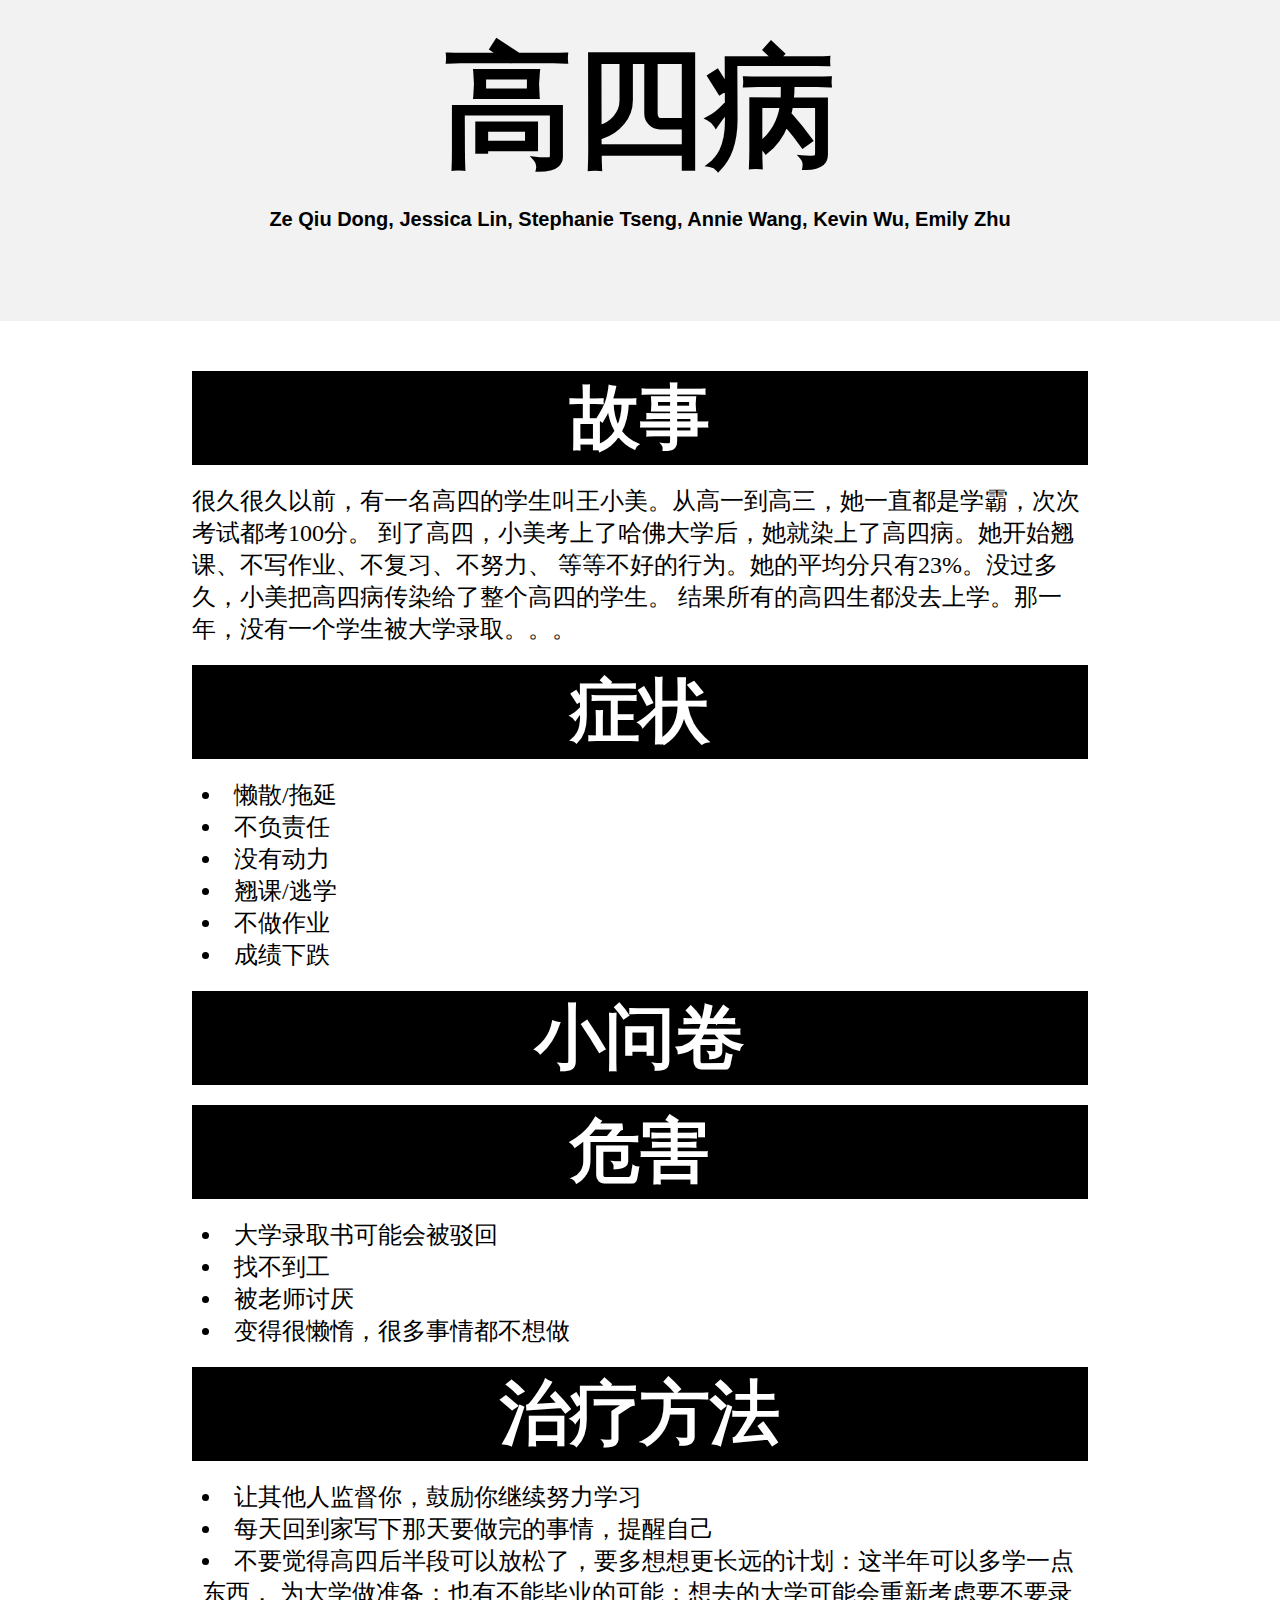
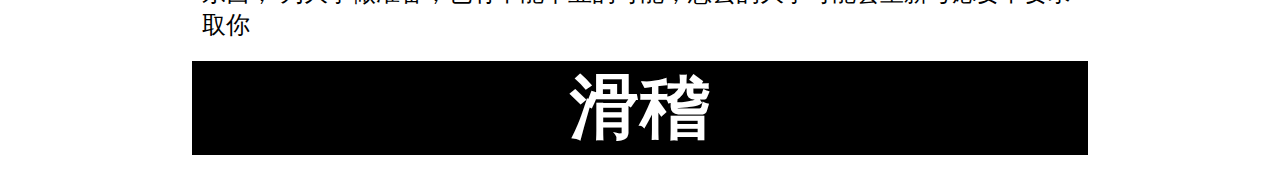
==== index.html @ 825abf78 "added images" ====
<!DOCTYPE html>
<html>

<head>
    <title>高四病</title>
    <link rel="stylesheet" type="text/css" href="main.css">
</head>

<body>
    <div id="heading">
        <h1>高四病</h1>
        <h3>Ze Qiu Dong, Jessica Lin, Stephanie Tseng, Annie Wang, Kevin Wu, Emily Zhu</h3>
    </div>

    <div id="content">
        <h2>故事</h2>
        <p>很久很久以前，有一名高四的学生叫王小美。从高一到高三，她一直都是学霸，次次考试都考100分。
            到了高四，小美考上了哈佛大学后，她就染上了高四病。她开始翘课、不写作业、不复习、不努力、
            等等不好的行为。她的平均分只有23%。没过多久，小美把高四病传染给了整个高四的学生。
            结果所有的高四生都没去上学。那一年，没有一个学生被大学录取。。。
        </p>

        <h2>症状</h2>
        <ul>
            <li>懒散/拖延</li>
            <li>不负责任</li>
            <li>没有动力</li>
            <li>翘课/逃学</li>
            <li>不做作业</li>
            <li>成绩下跌</li>
        </ul>

        <h2>小问卷</h2>

        <h2>危害</h2>
        <ul>
            <li>大学录取书可能会被驳回</li>
            <li>找不到工</li>
            <li>被老师讨厌</li>
            <li>变得很懒惰，很多事情都不想做</li>
        </ul>
        <h2>治疗方法</h2>
        <ul>
            <li>让其他人监督你，鼓励你继续努力学习</li>
            <li>每天回到家写下那天要做完的事情，提醒自己</li>
            <li>不要觉得高四后半段可以放松了，要多想想更长远的计划：这半年可以多学一点东西，
                为大学做准备；也有不能毕业的可能；想去的大学可能会重新考虑要不要录取你
            </li>
        </ul>
        <h2>滑稽</h2

    </div>






    </div>

</body>

</html>
---- main.css ----
/* * means all elements */
*{
    margin: 0;
    padding: 0;
    font-family: inherit;
}

h1{
    font-size: 132px;
}

h2{
    font-size: 70px;
    text-align: center;
    background: black;
    color: white;
    margin-top: 20px;
    margin-bottom: 20px;
}

h3{
    font-size: 20px;
    font-family: sans-serif;
    padding-top: 10px;
}

p{
    font-size: 150%;
}

ul{
    list-style-position: inside;
    font-size: 150%;
    margin-left: 10px;
}



#heading{
    text-align: center;
    margin-bottom: 50px;
    background-color: #f2f2f2;
    padding-top: 20px;
    padding-bottom: 90px;
}

#content{
    margin-left: 15%;
    margin-right: 15%;
}
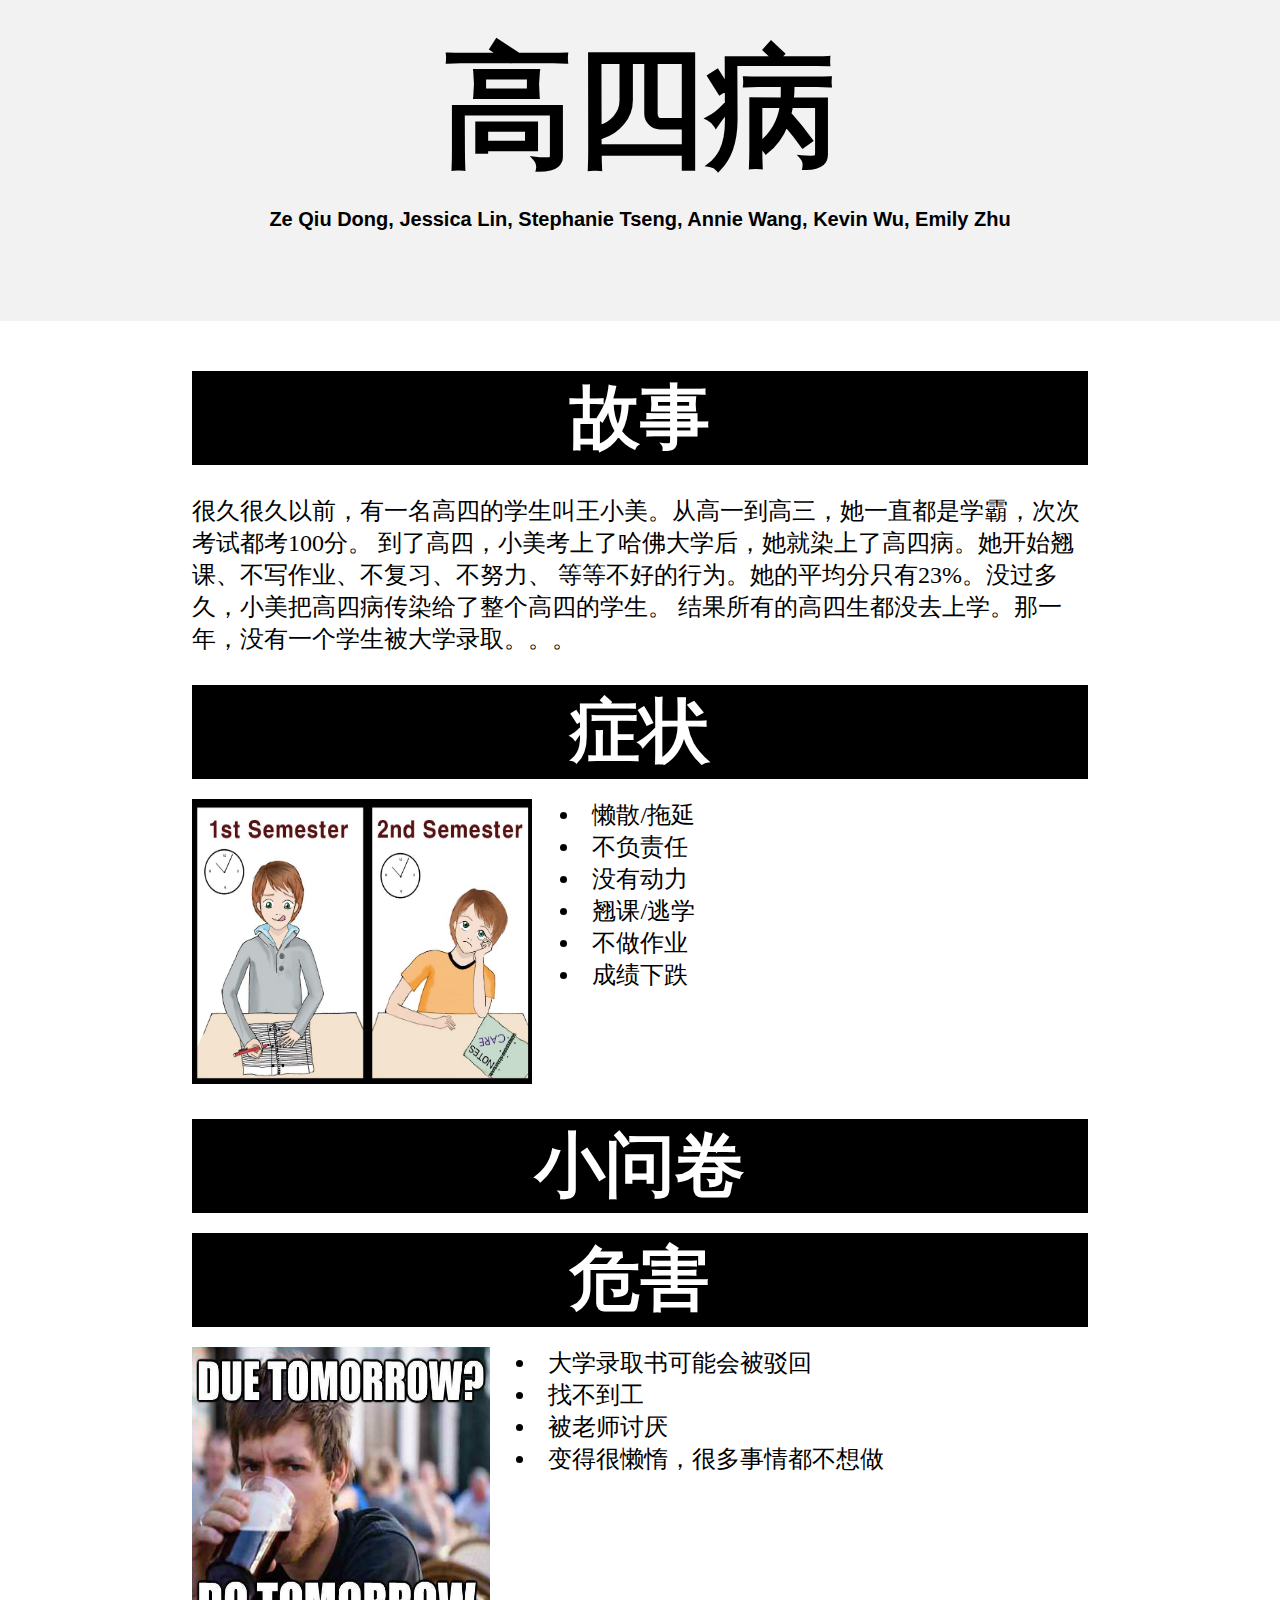
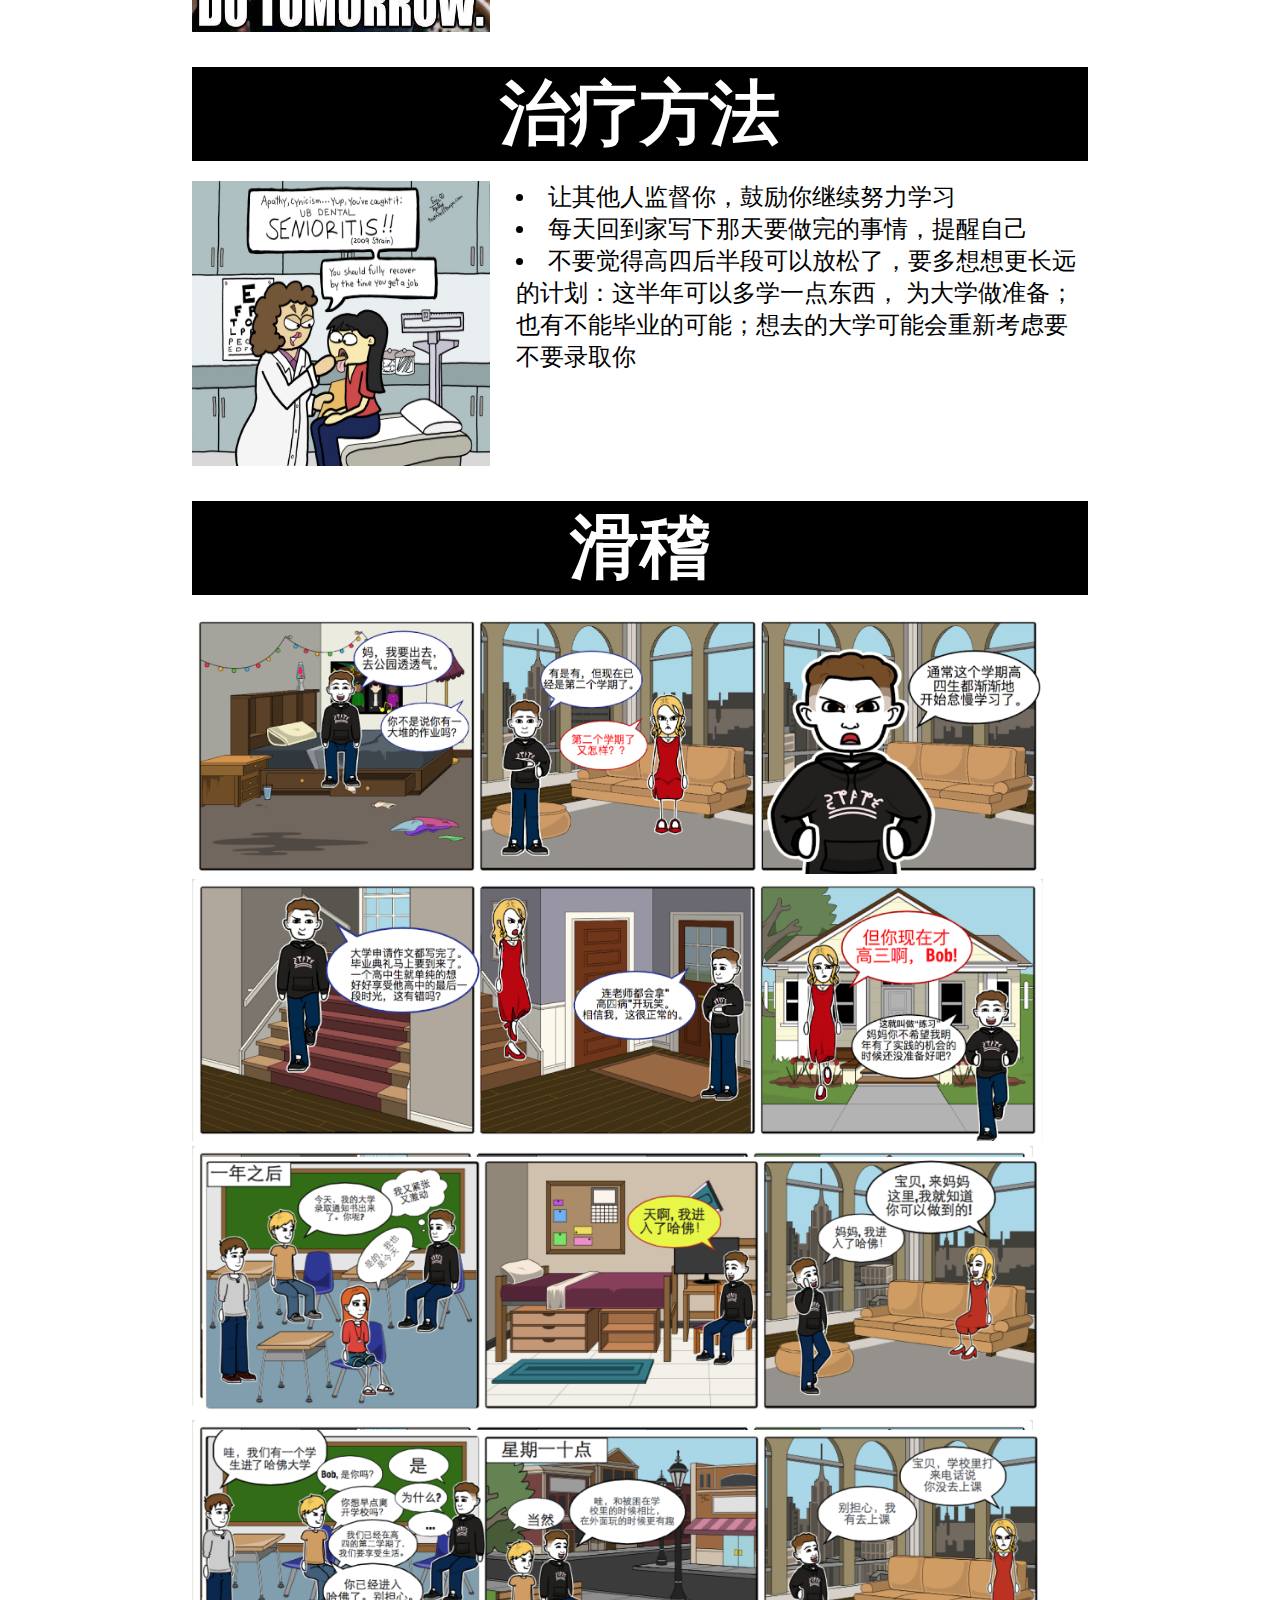
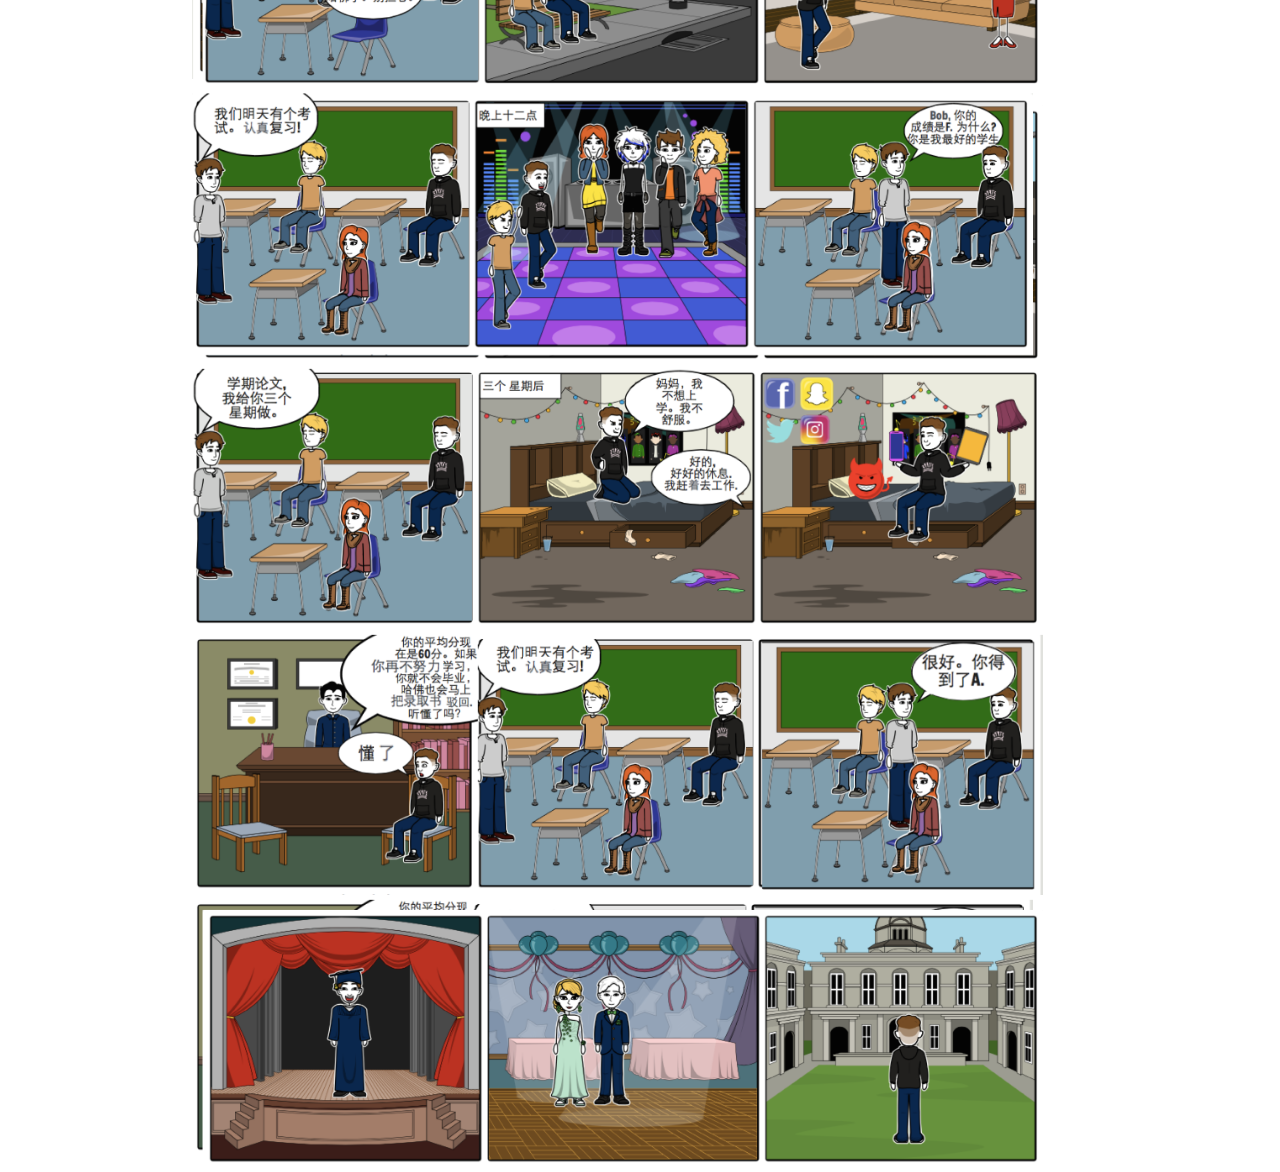
==== commit 7fa92640: "added content" ====
--- a/index.html
+++ b/index.html
@@ -21,40 +21,67 @@
         </p>
 
         <h2>症状</h2>
-        <ul>
-            <li>懒散/拖延</li>
-            <li>不负责任</li>
-            <li>没有动力</li>
-            <li>翘课/逃学</li>
-            <li>不做作业</li>
-            <li>成绩下跌</li>
-        </ul>
+        <div id="container1">
+            <div id="semester_img">
+                <img src="img/first_second_semester.jpg">
+            </div>
+            <div id="list1">
+                <ul>
+                    <li>懒散/拖延</li>
+                    <li>不负责任</li>
+                    <li>没有动力</li>
+                    <li>翘课/逃学</li>
+                    <li>不做作业</li>
+                    <li>成绩下跌</li>
+                </ul>
+            </div>
+            <div id="clear"></div>
+        </div>
 
         <h2>小问卷</h2>
 
         <h2>危害</h2>
-        <ul>
-            <li>大学录取书可能会被驳回</li>
-            <li>找不到工</li>
-            <li>被老师讨厌</li>
-            <li>变得很懒惰，很多事情都不想做</li>
-        </ul>
-        <h2>治疗方法</h2>
-        <ul>
-            <li>让其他人监督你，鼓励你继续努力学习</li>
-            <li>每天回到家写下那天要做完的事情，提醒自己</li>
-            <li>不要觉得高四后半段可以放松了，要多想想更长远的计划：这半年可以多学一点东西，
-                为大学做准备；也有不能毕业的可能；想去的大学可能会重新考虑要不要录取你
-            </li>
-        </ul>
-        <h2>滑稽</h2
-
+        <div id="container2">
+            <div id="do_tmr_img">
+                <img src="img/do_tmr.jpg">
+            </div>
+        <div id="list2">
+            <ul>
+                <li>大学录取书可能会被驳回</li>
+                <li>找不到工</li>
+                <li>被老师讨厌</li>
+                <li>变得很懒惰，很多事情都不想做</li>
+            </ul>
+        </div>
+        <div id="clear"></div>
     </div>
 
-
-
-
-
+        <h2>治疗方法</h2>
+        <div id="container3">
+            <div id="senioritis_img">
+                <img src="img/senioritis.jpg">
+            </div>
+            <div id="list3">
+                <ul>
+                    <li>让其他人监督你，鼓励你继续努力学习</li>
+                    <li>每天回到家写下那天要做完的事情，提醒自己</li>
+                    <li>不要觉得高四后半段可以放松了，要多想想更长远的计划：这半年可以多学一点东西，
+                        为大学做准备；也有不能毕业的可能；想去的大学可能会重新考虑要不要录取你
+                    </li>
+                </ul>
+            </div>
+                <div id="clear"></div>
+        </div>
+        
+        <h2>滑稽</h2>
+            <img src="img/comic1.png">
+            <img src="img/comic2.png">
+            <img src="img/comic3.png">
+            <img src="img/comic4.png">
+            <img src="img/comic5.png">
+            <img src="img/comic6.png">
+            <img src="img/comic7.png">
+            <img src="img/comic8.png">
 
     </div>
 
--- a/main.css
+++ b/main.css
@@ -26,14 +26,23 @@
 
 p{
     font-size: 150%;
+    padding-top: 10px;
+    padding-bottom: 10px;
 }
 
 ul{
     list-style-position: inside;
     font-size: 150%;
     margin-left: 10px;
+    /* width: 40%; */
+    /* background: red; */
 }
 
+img{
+    width: 95%;
+    height: 95%;
+    margin: auto;
+}
 
 
 #heading{
@@ -48,3 +57,52 @@
     margin-left: 15%;
     margin-right: 15%;
 }
+
+#container1{
+    /* background-color: blue; */
+    height: 300px;
+}
+
+#semester_img{
+    width: 40%;
+    height: 100%;
+    float: left;
+}
+
+#list1{
+    float: left;
+    width: 20%;
+}
+
+#clear{
+    float: none;
+}
+
+#container2{
+    height: 300px;
+}
+
+#do_tmr_img{
+    float: left;
+    width: 35%;
+    height: 100%;
+}
+
+#list2{
+    float:left;
+}
+
+#container3{
+    height: 300px;
+}
+
+#senioritis_img{
+    float: left;
+    width: 35%;
+    height: 100%;
+}
+
+#list3{
+    float:left;
+    width: 65%;
+}
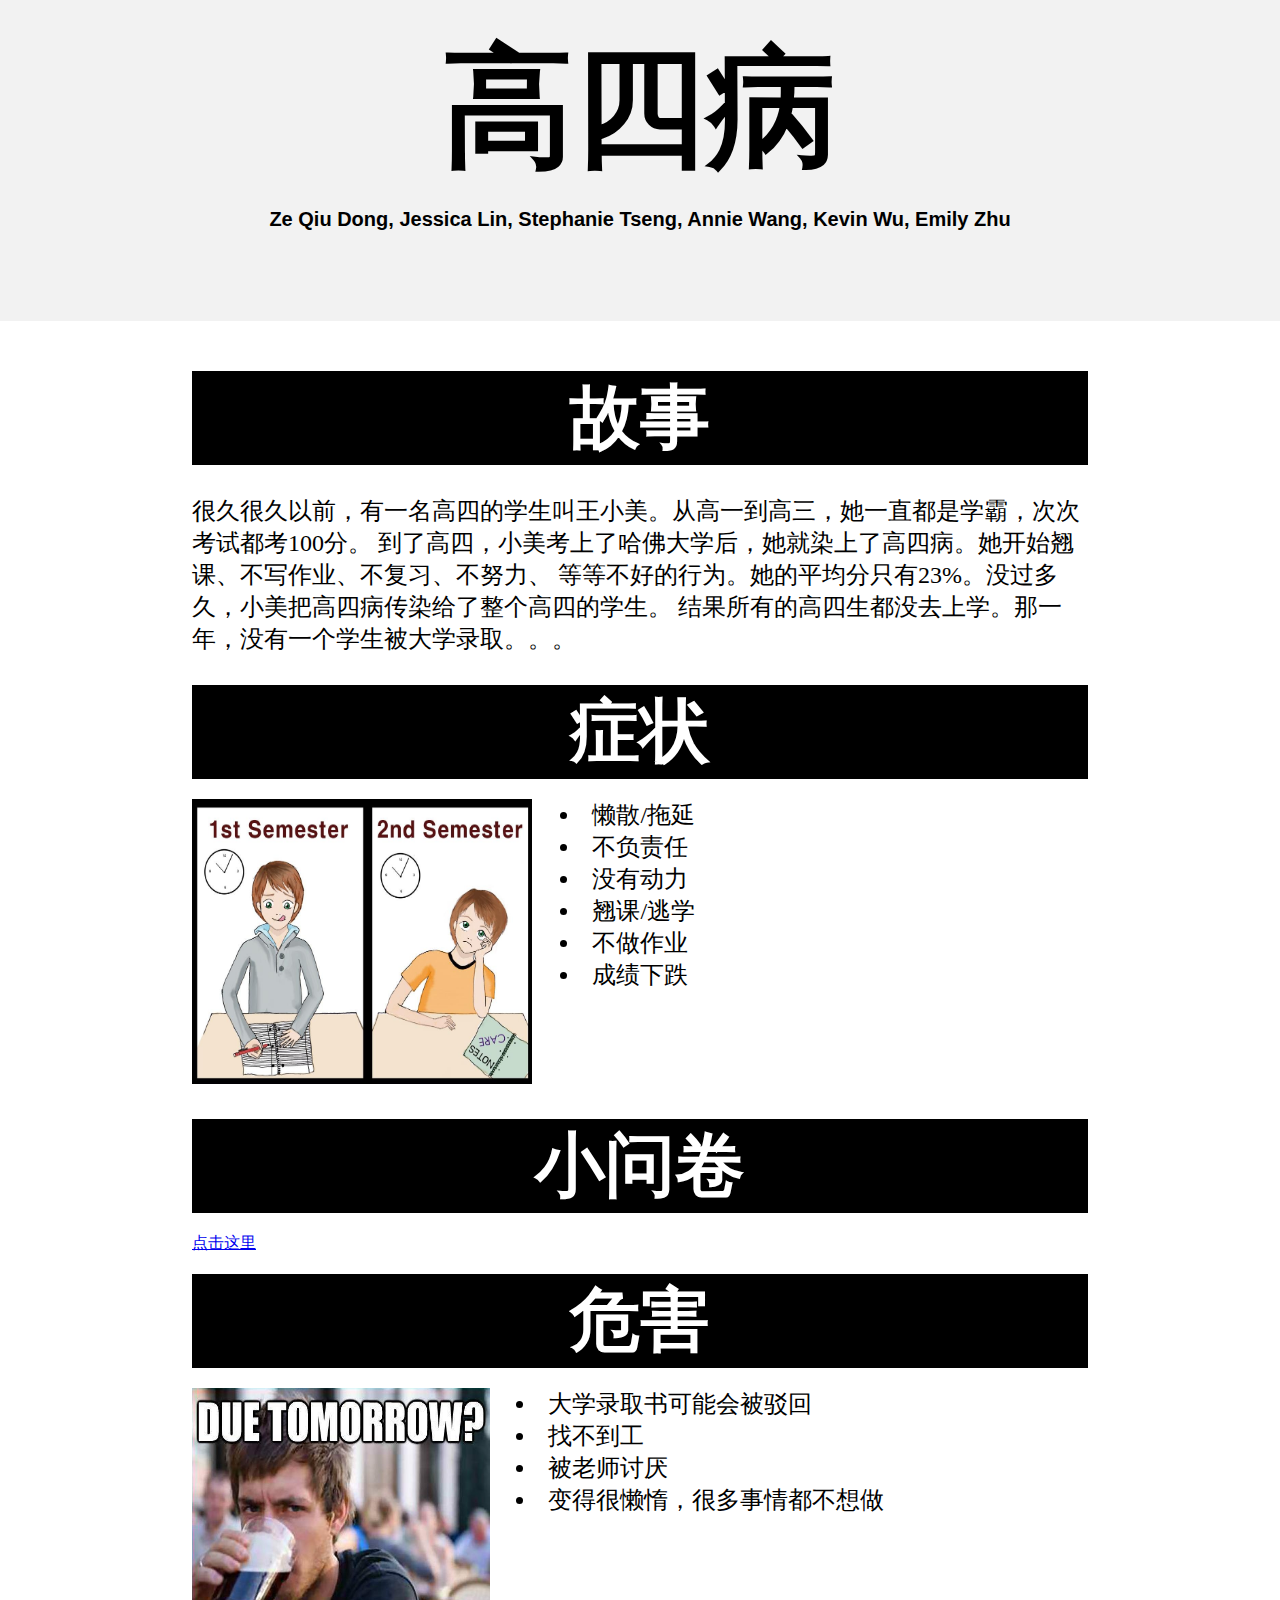
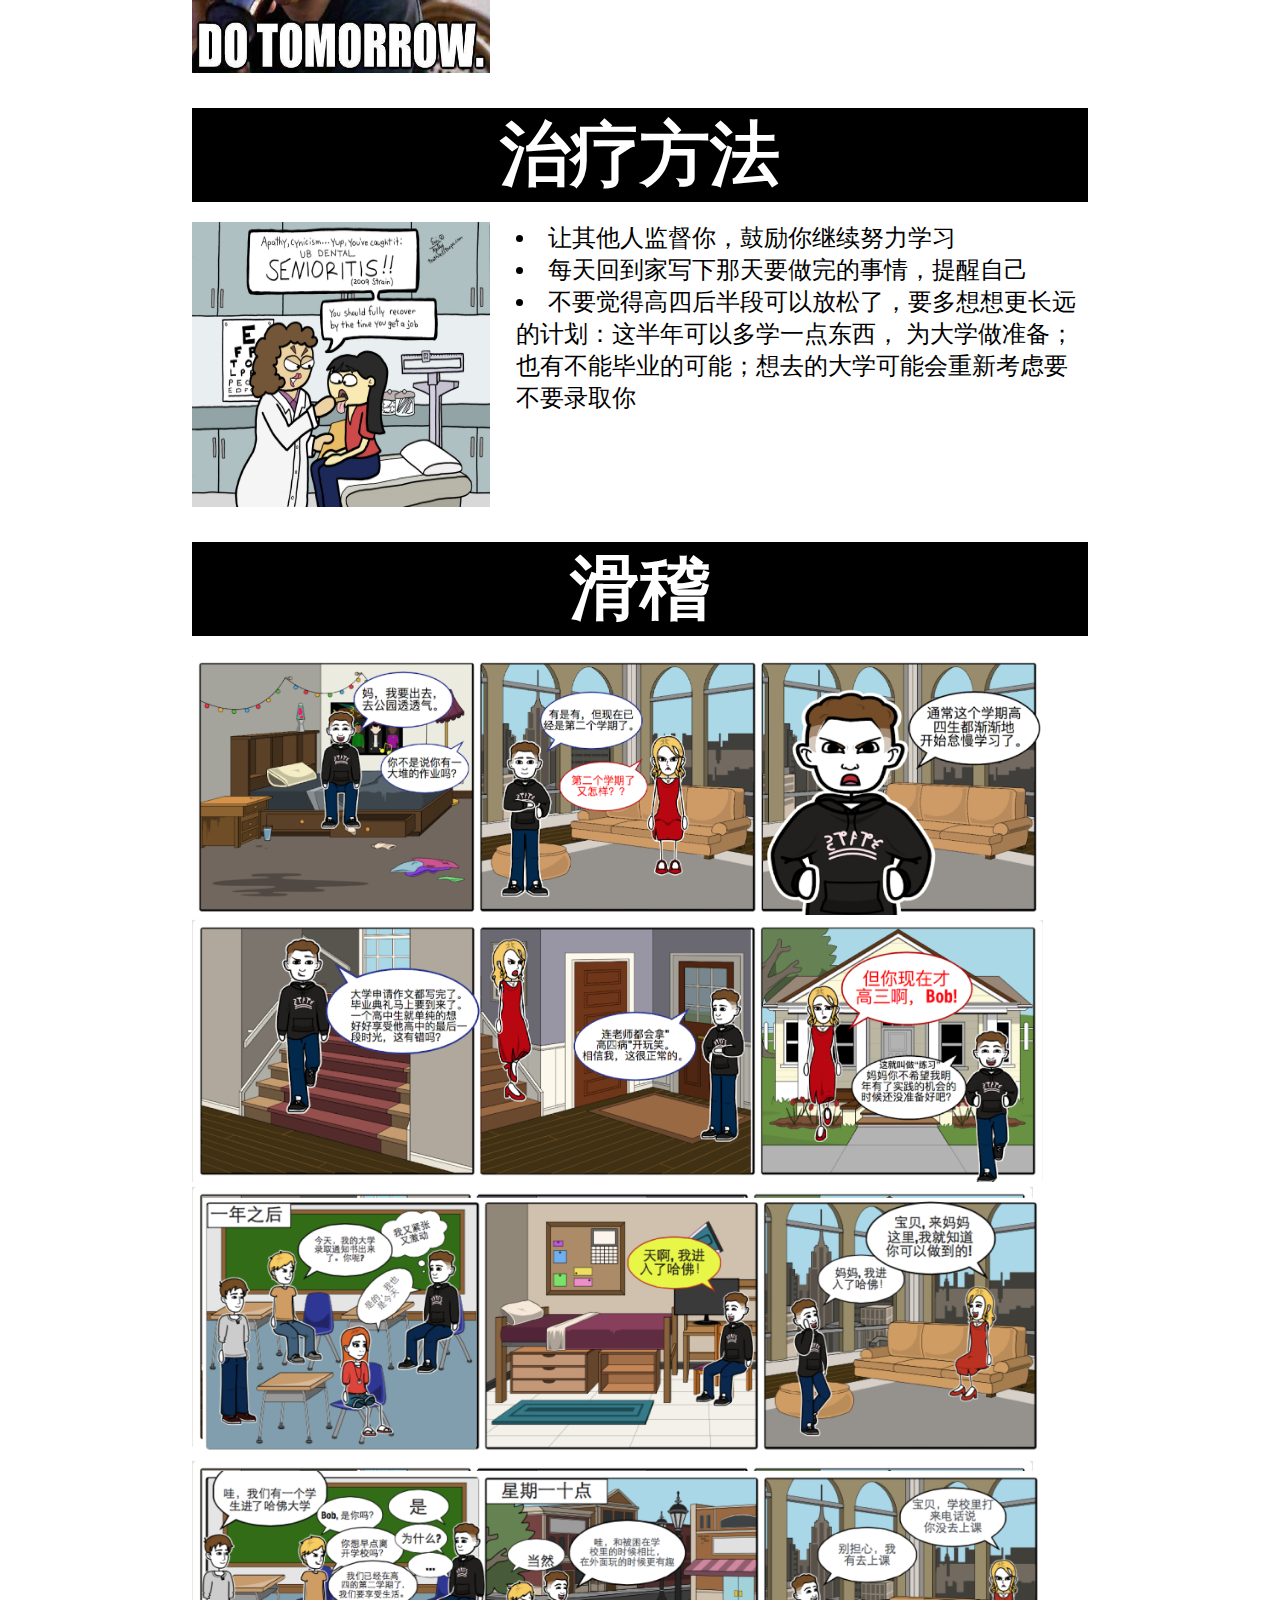
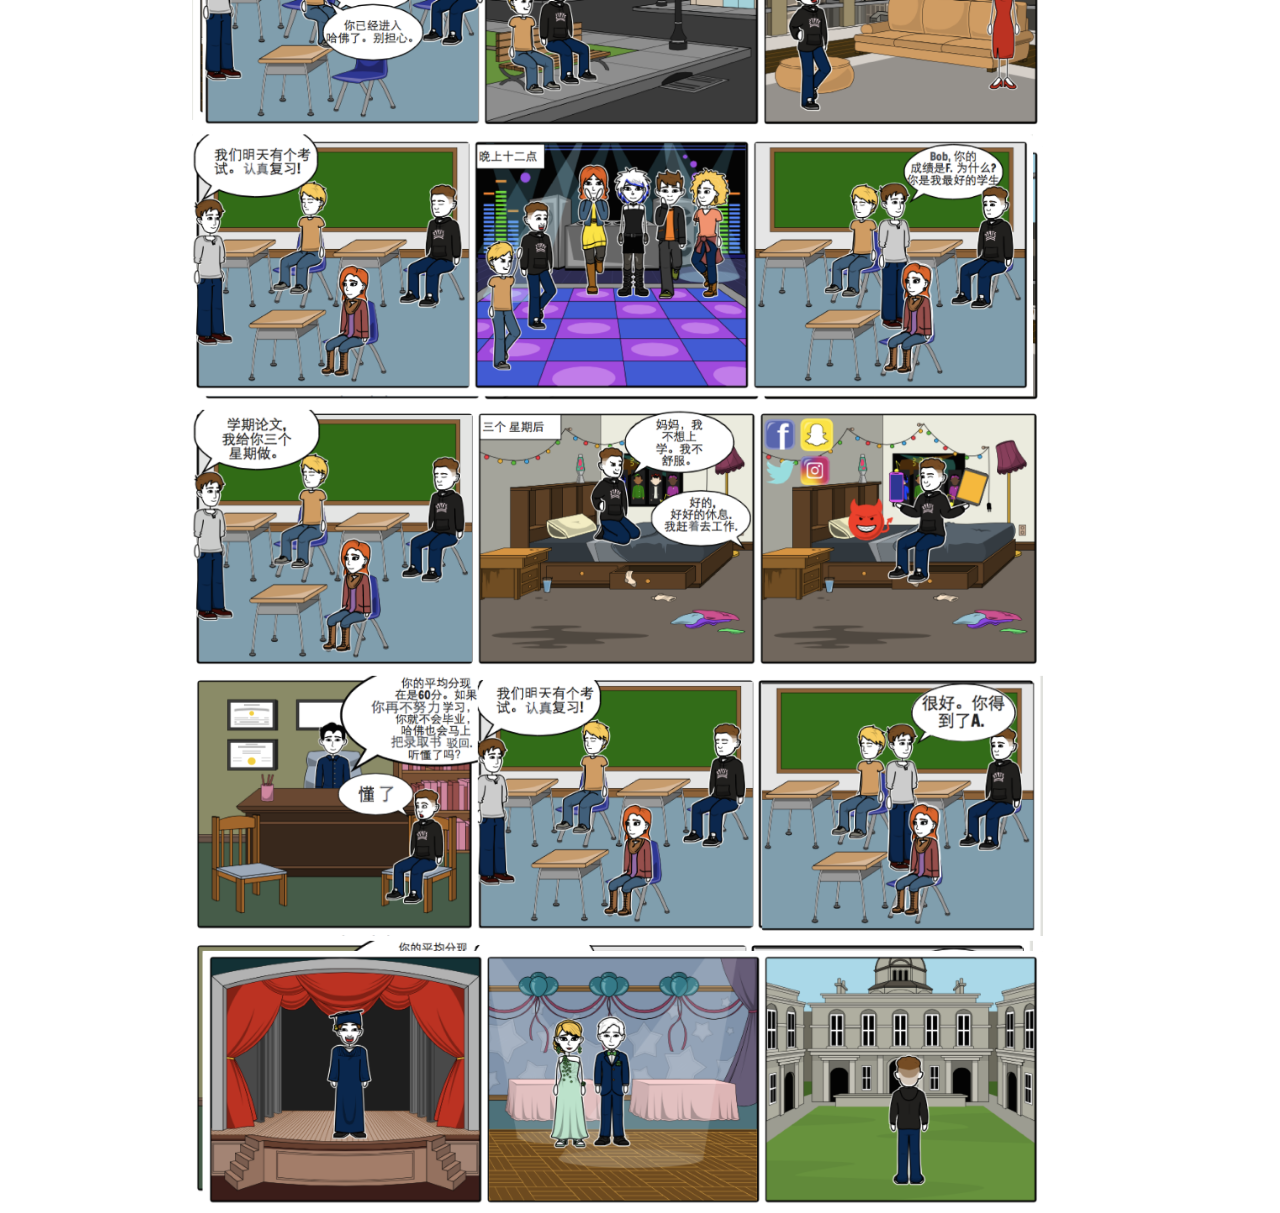
==== commit 0caaa759: "edited the quiz page" ====
--- a/index.html
+++ b/index.html
@@ -39,6 +39,7 @@
         </div>
 
         <h2>小问卷</h2>
+        <a href="quiz.html">点击这里</a>
 
         <h2>危害</h2>
         <div id="container2">
@@ -72,7 +73,7 @@
             </div>
                 <div id="clear"></div>
         </div>
-        
+
         <h2>滑稽</h2>
             <img src="img/comic1.png">
             <img src="img/comic2.png">
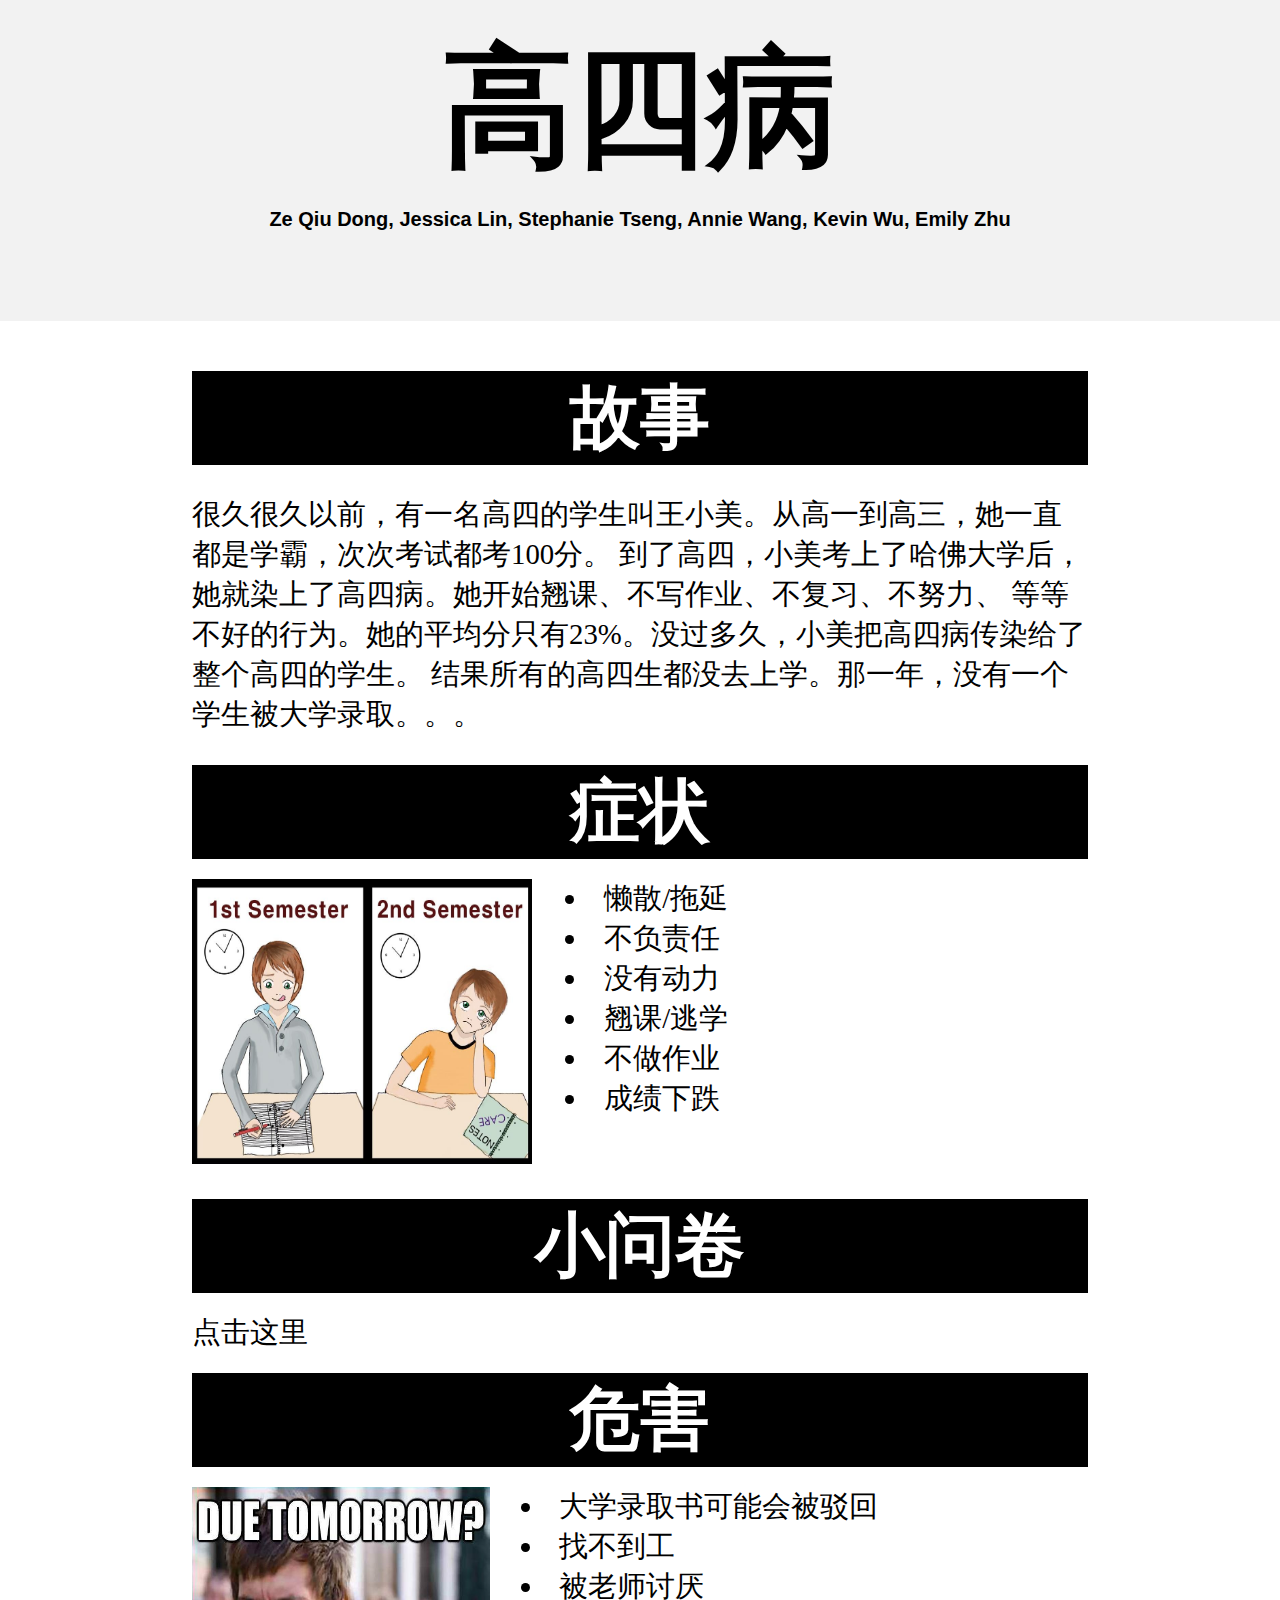
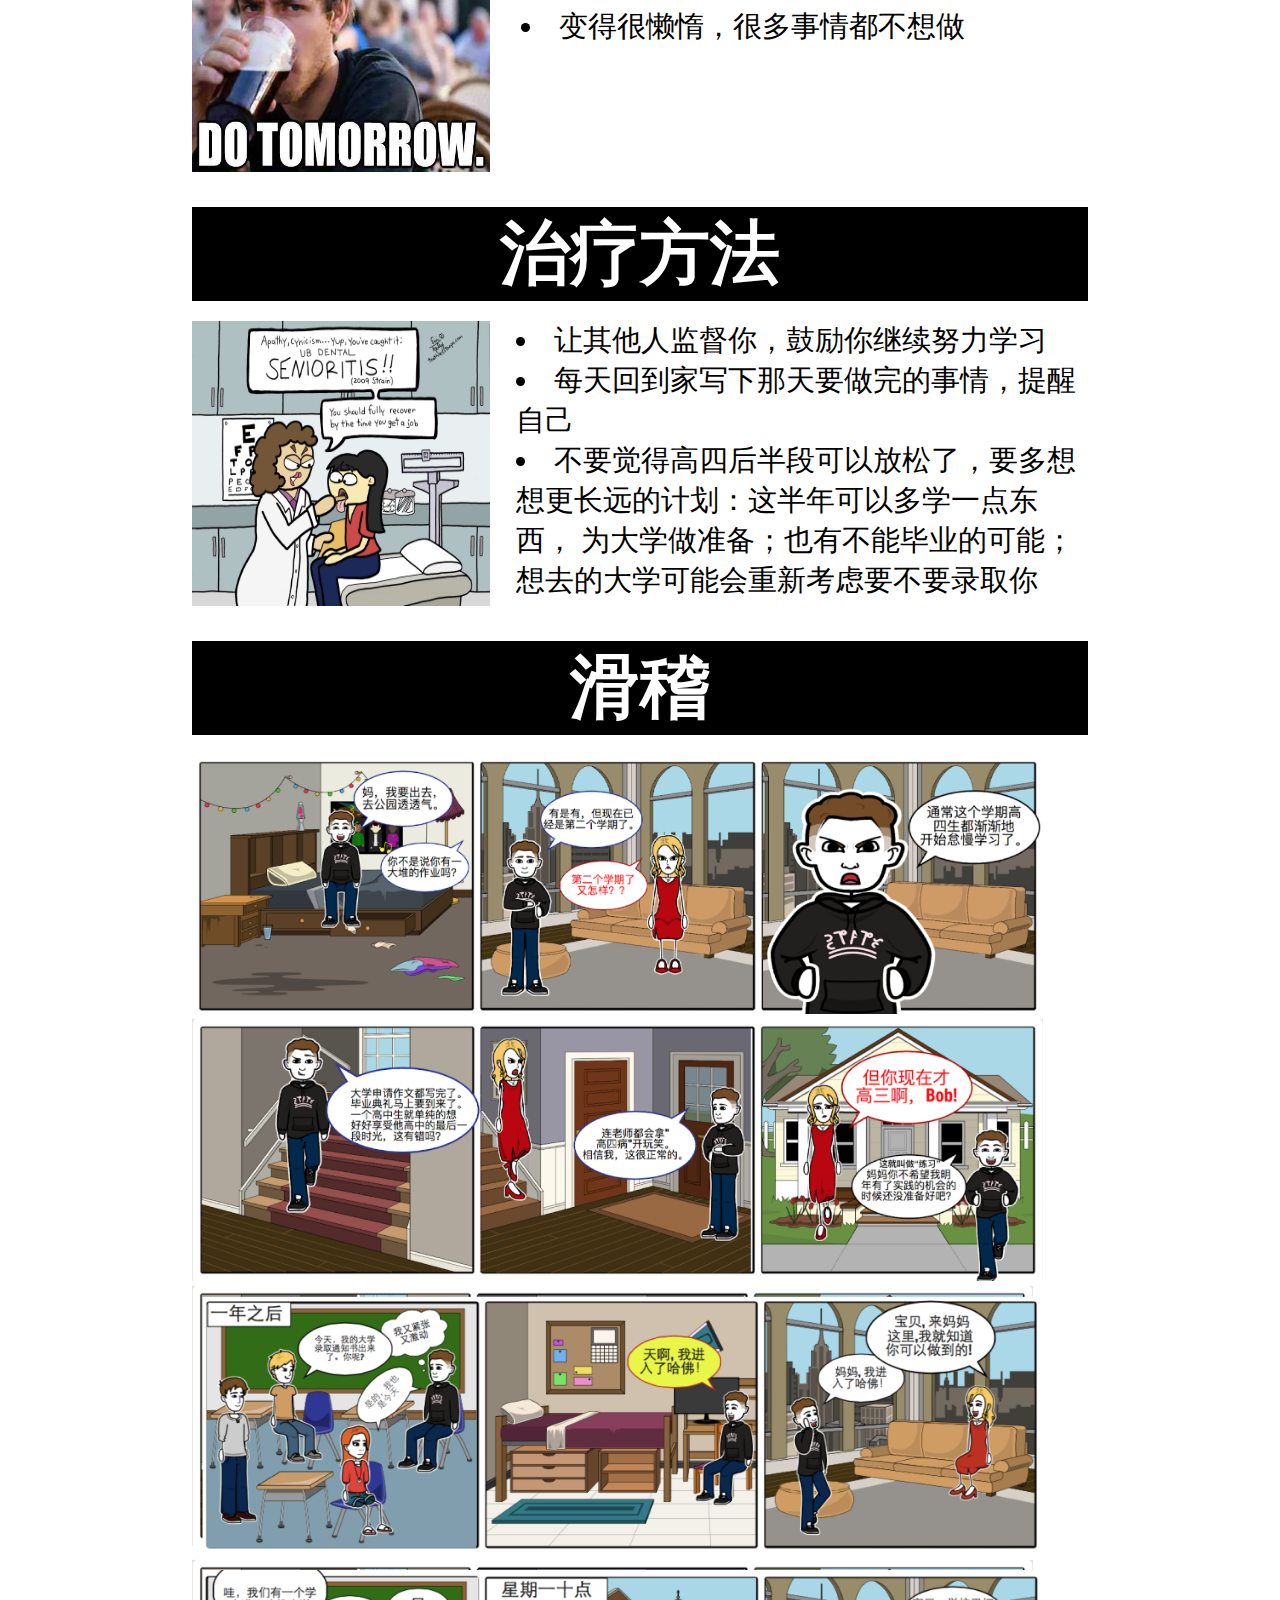
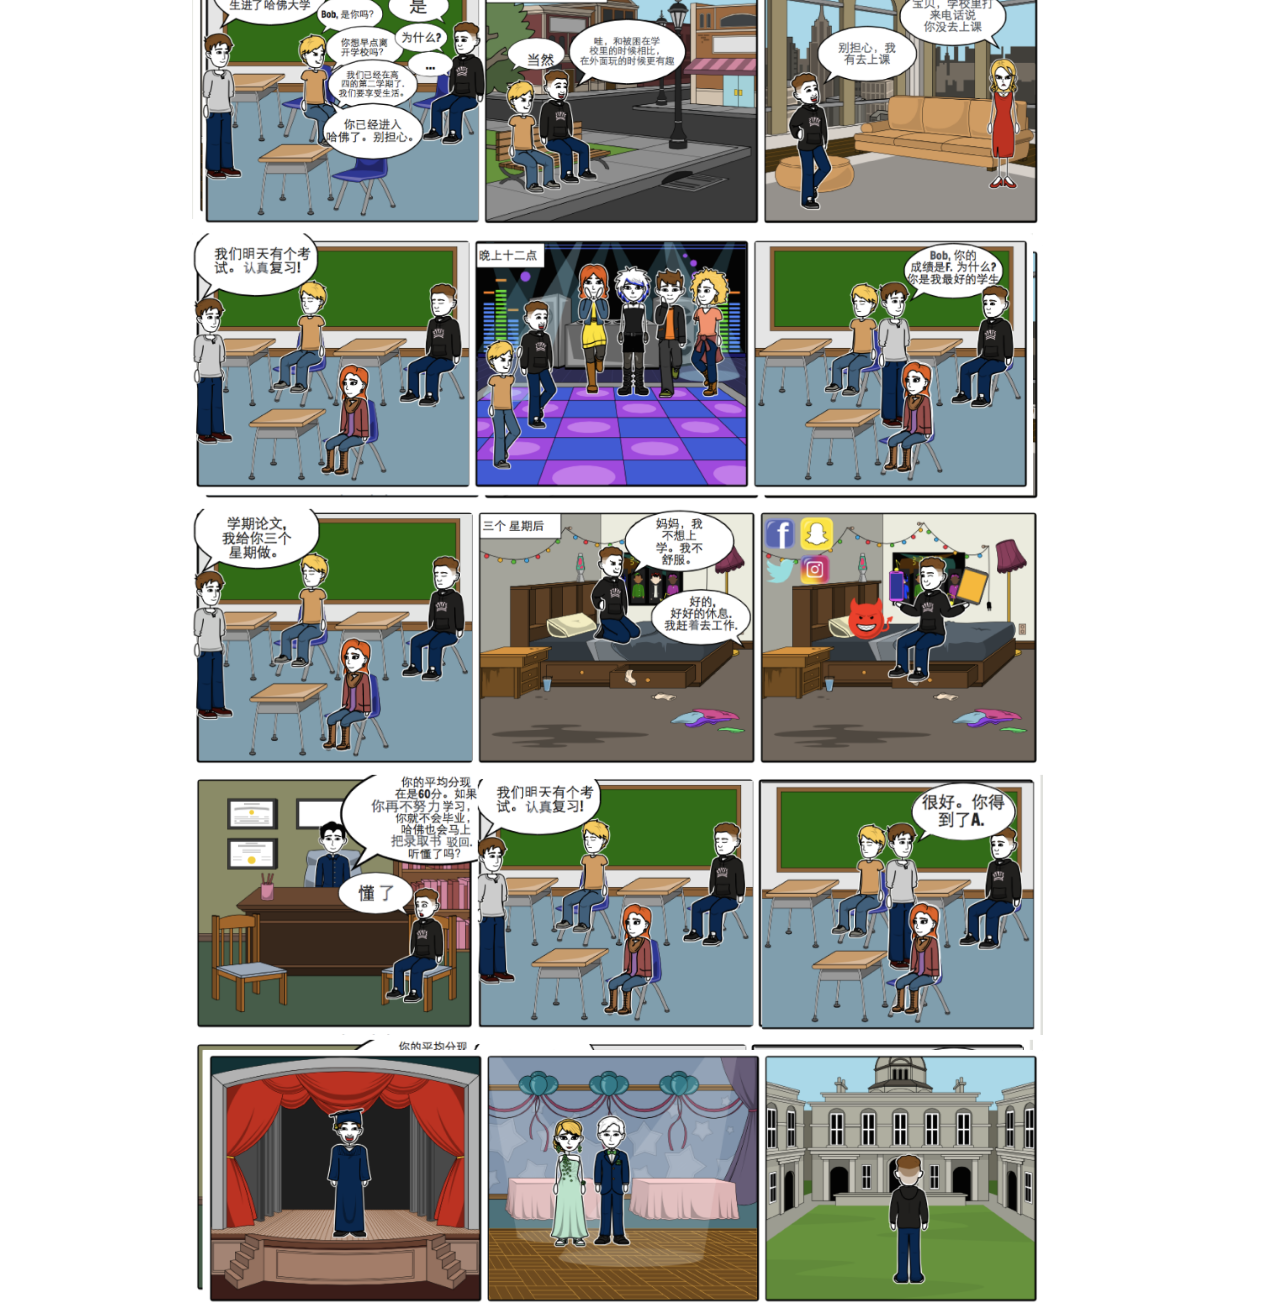
==== commit df410a22: "created div for comic" ====
--- a/index.html
+++ b/index.html
@@ -75,15 +75,16 @@
         </div>
 
         <h2>滑稽</h2>
-            <img src="img/comic1.png">
-            <img src="img/comic2.png">
-            <img src="img/comic3.png">
-            <img src="img/comic4.png">
-            <img src="img/comic5.png">
-            <img src="img/comic6.png">
-            <img src="img/comic7.png">
-            <img src="img/comic8.png">
-
+            <div id="comic">
+                <img src="img/comic1.png">
+                <img src="img/comic2.png">
+                <img src="img/comic3.png">
+                <img src="img/comic4.png">
+                <img src="img/comic5.png">
+                <img src="img/comic6.png">
+                <img src="img/comic7.png">
+                <img src="img/comic8.png">
+            </div>
     </div>
 
 </body>
--- a/main.css
+++ b/main.css
@@ -25,17 +25,15 @@
 }
 
 p{
-    font-size: 150%;
+    font-size: 180%;
     padding-top: 10px;
     padding-bottom: 10px;
 }
 
 ul{
     list-style-position: inside;
-    font-size: 150%;
+    font-size: 180%;
     margin-left: 10px;
-    /* width: 40%; */
-    /* background: red; */
 }
 
 img{
@@ -44,6 +42,11 @@
     margin: auto;
 }
 
+a{
+    text-decoration: none;
+    color: black;
+    font-size: 180%;
+}
 
 #heading{
     text-align: center;
@@ -59,7 +62,6 @@
 }
 
 #container1{
-    /* background-color: blue; */
     height: 300px;
 }
 
@@ -72,6 +74,7 @@
 #list1{
     float: left;
     width: 20%;
+    margin-left: 5px;
 }
 
 #clear{
@@ -90,6 +93,7 @@
 
 #list2{
     float:left;
+    margin-left: 5px;
 }
 
 #container3{
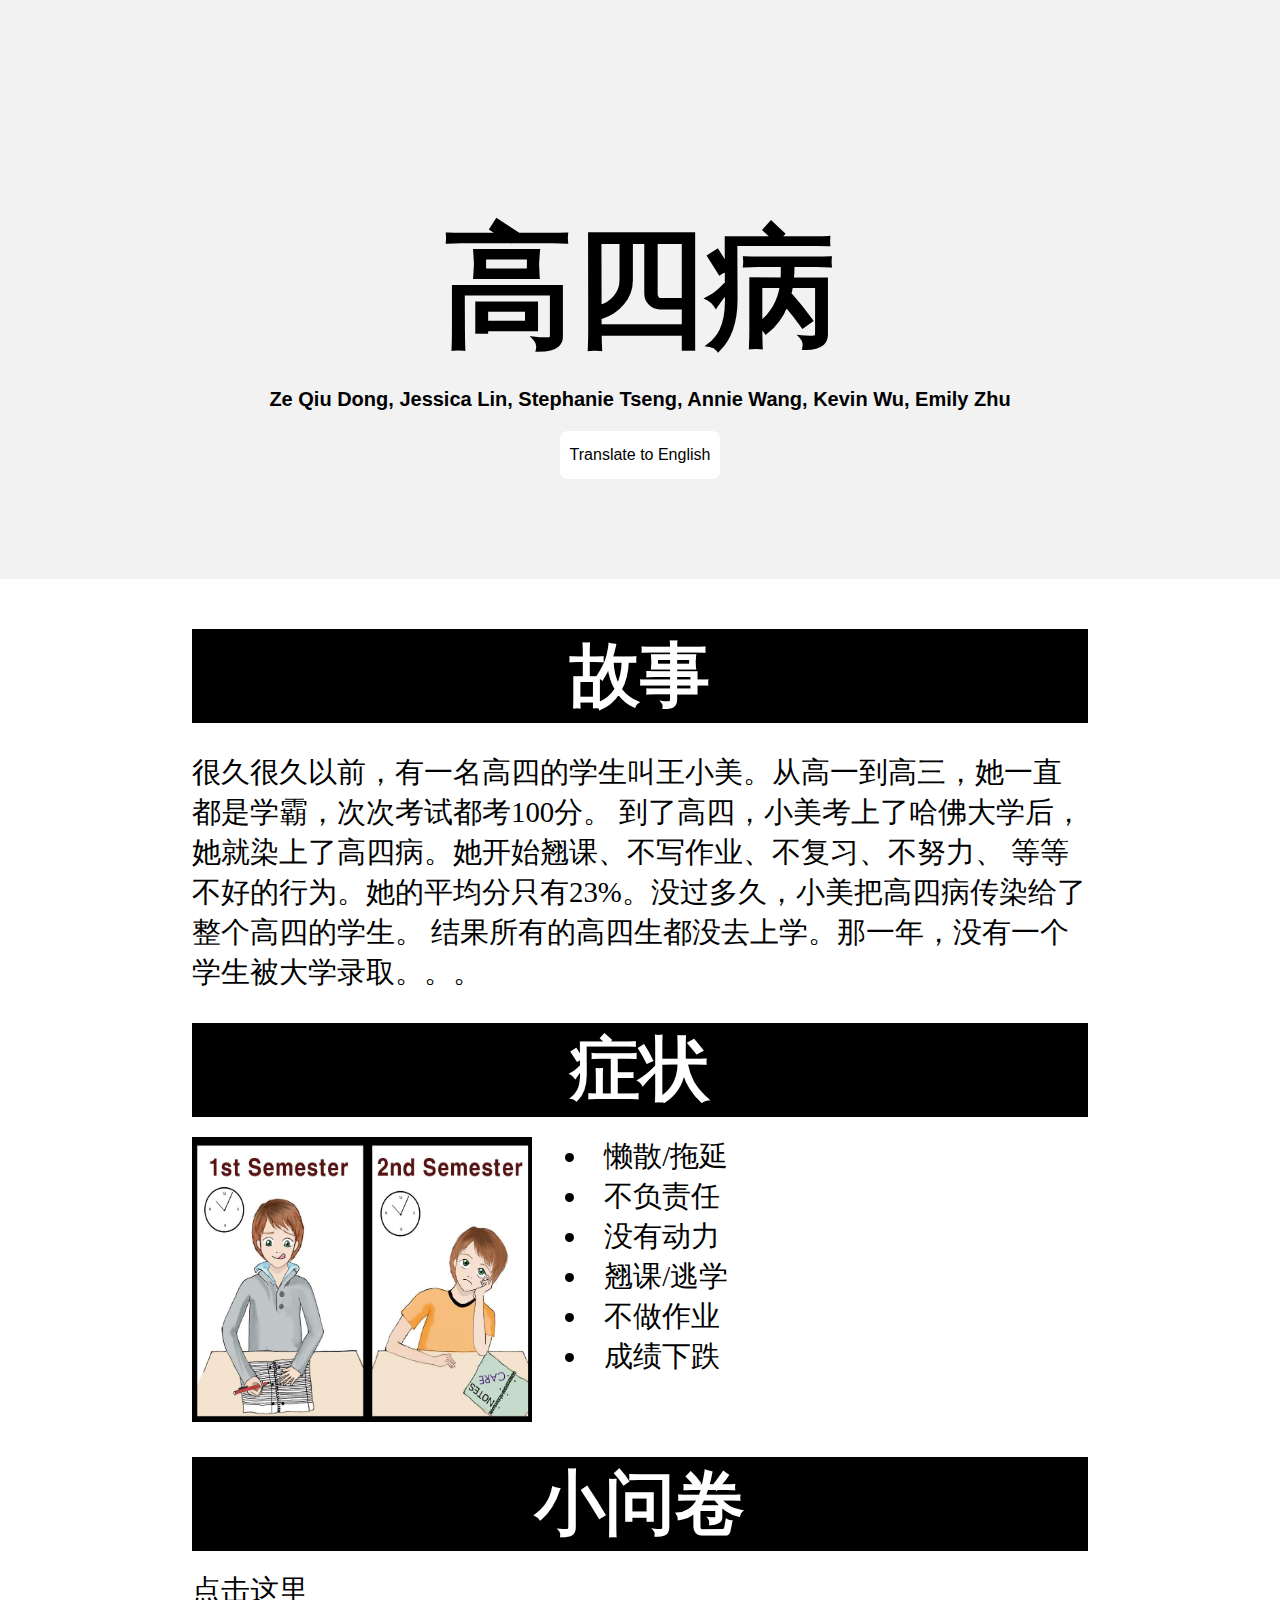
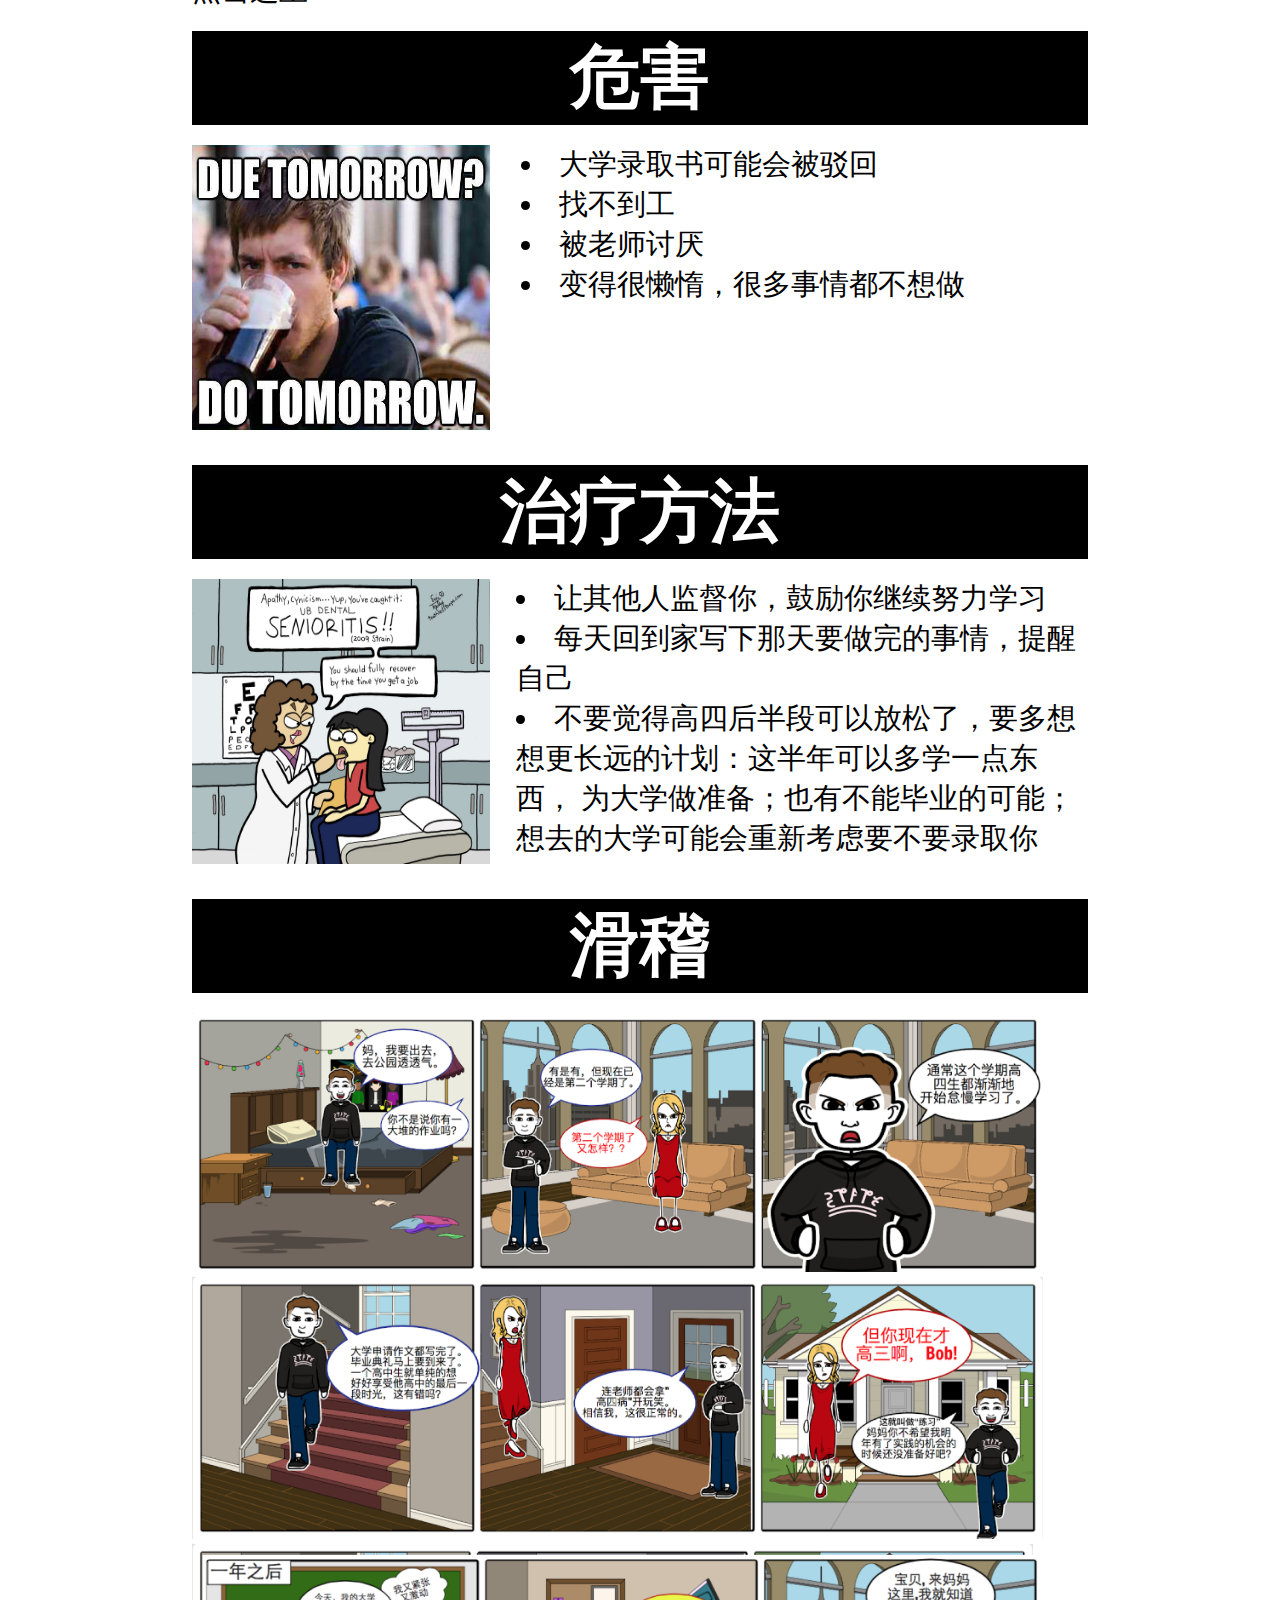
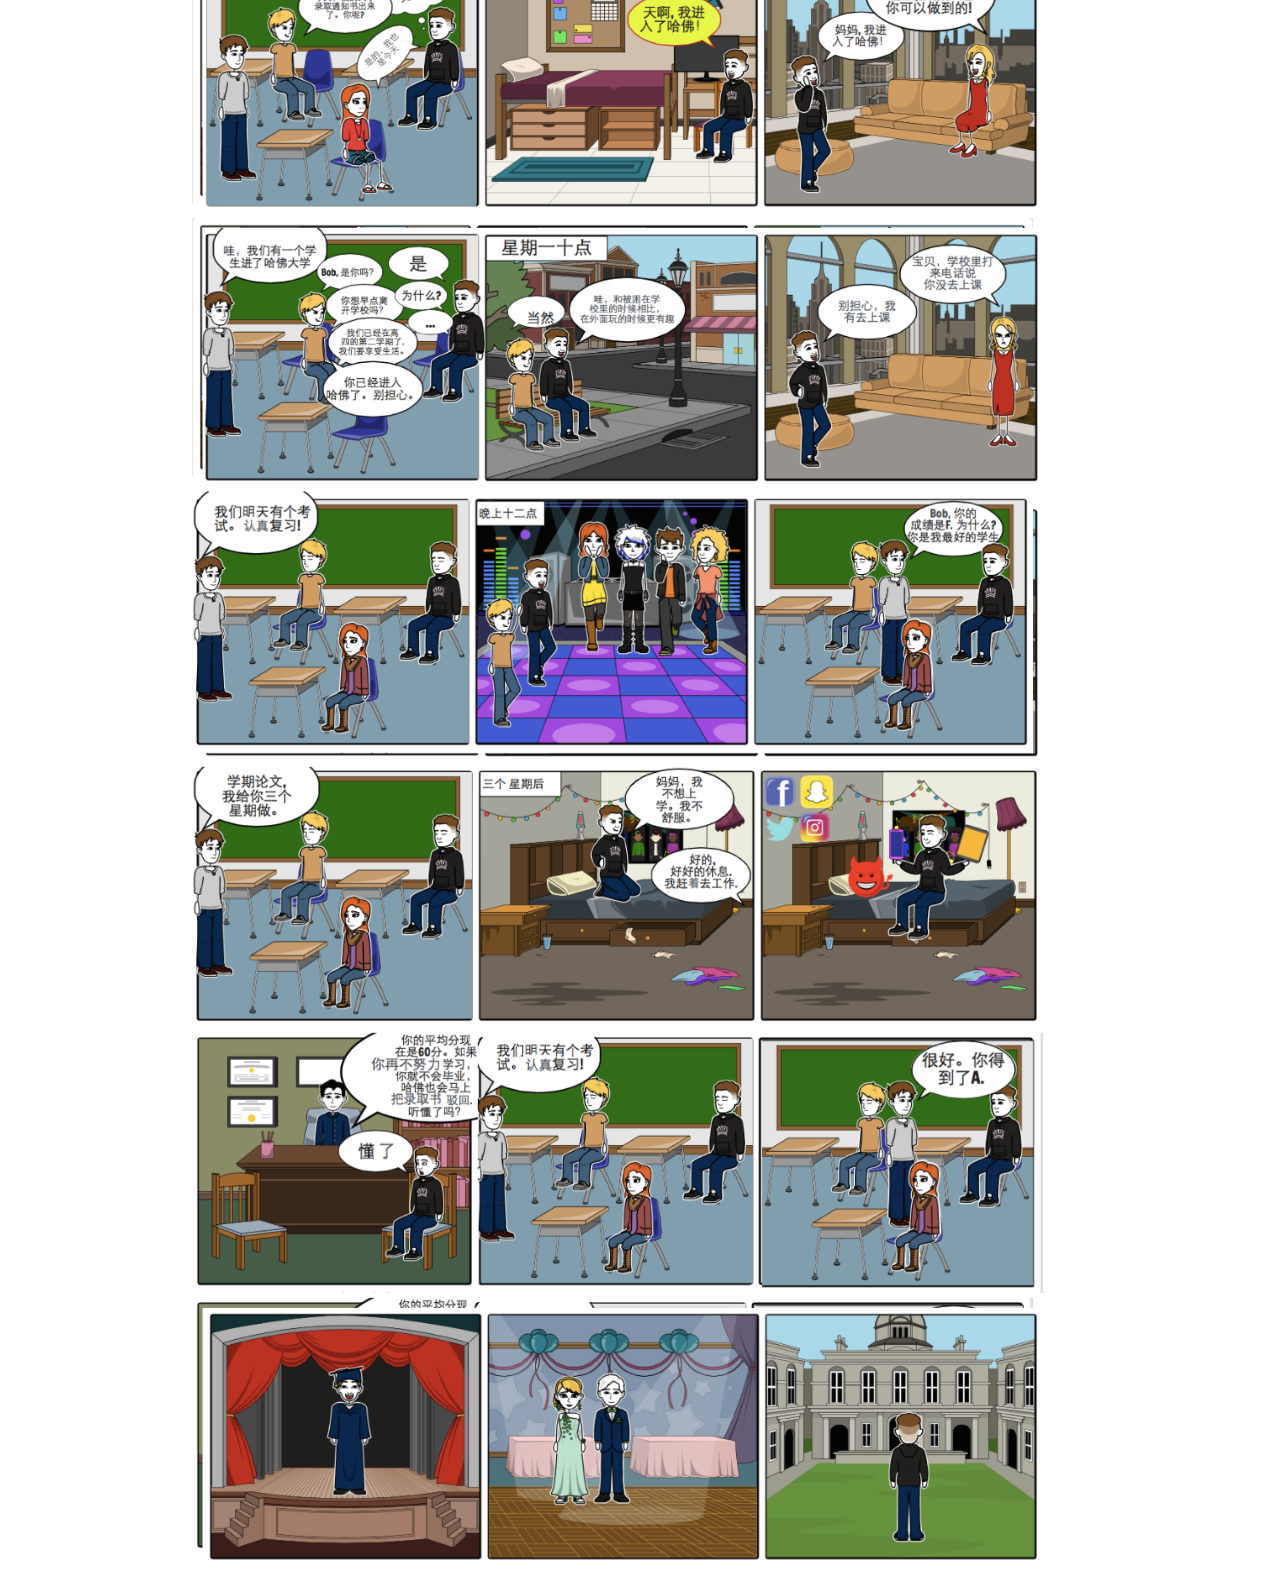
==== commit 8b573cb0: "created a translation button and created main.js file" ====
--- a/index.html
+++ b/index.html
@@ -10,6 +10,7 @@
     <div id="heading">
         <h1>高四病</h1>
         <h3>Ze Qiu Dong, Jessica Lin, Stephanie Tseng, Annie Wang, Kevin Wu, Emily Zhu</h3>
+        <div id="translateButton">Translate to English</div>
     </div>
 
     <div id="content">
--- a/main.css
+++ b/main.css
@@ -22,6 +22,7 @@
     font-size: 20px;
     font-family: sans-serif;
     padding-top: 10px;
+    padding-bottom: 20px;
 }
 
 p{
@@ -52,8 +53,28 @@
     text-align: center;
     margin-bottom: 50px;
     background-color: #f2f2f2;
-    padding-top: 20px;
-    padding-bottom: 90px;
+    padding-top: 200px;
+    padding-bottom: 100px;
+}
+
+#translateButton{
+    border-style: none;
+    border-radius: 8px;
+    background: white;
+    width: fit-content;
+    padding:10px;
+    padding-top: 15px;
+    padding-bottom: 15px;
+    font-family: sans-serif;
+    text-align: center;
+    position: relative;
+    margin: auto;
+    transition-duration: .5s;
+}
+
+#translateButton:hover{
+    background: grey;
+    color: white;
 }
 
 #content{
@@ -110,3 +131,7 @@
     float:left;
     width: 65%;
 }
+
+#comic{
+    margin-bottom: 20px;
+}
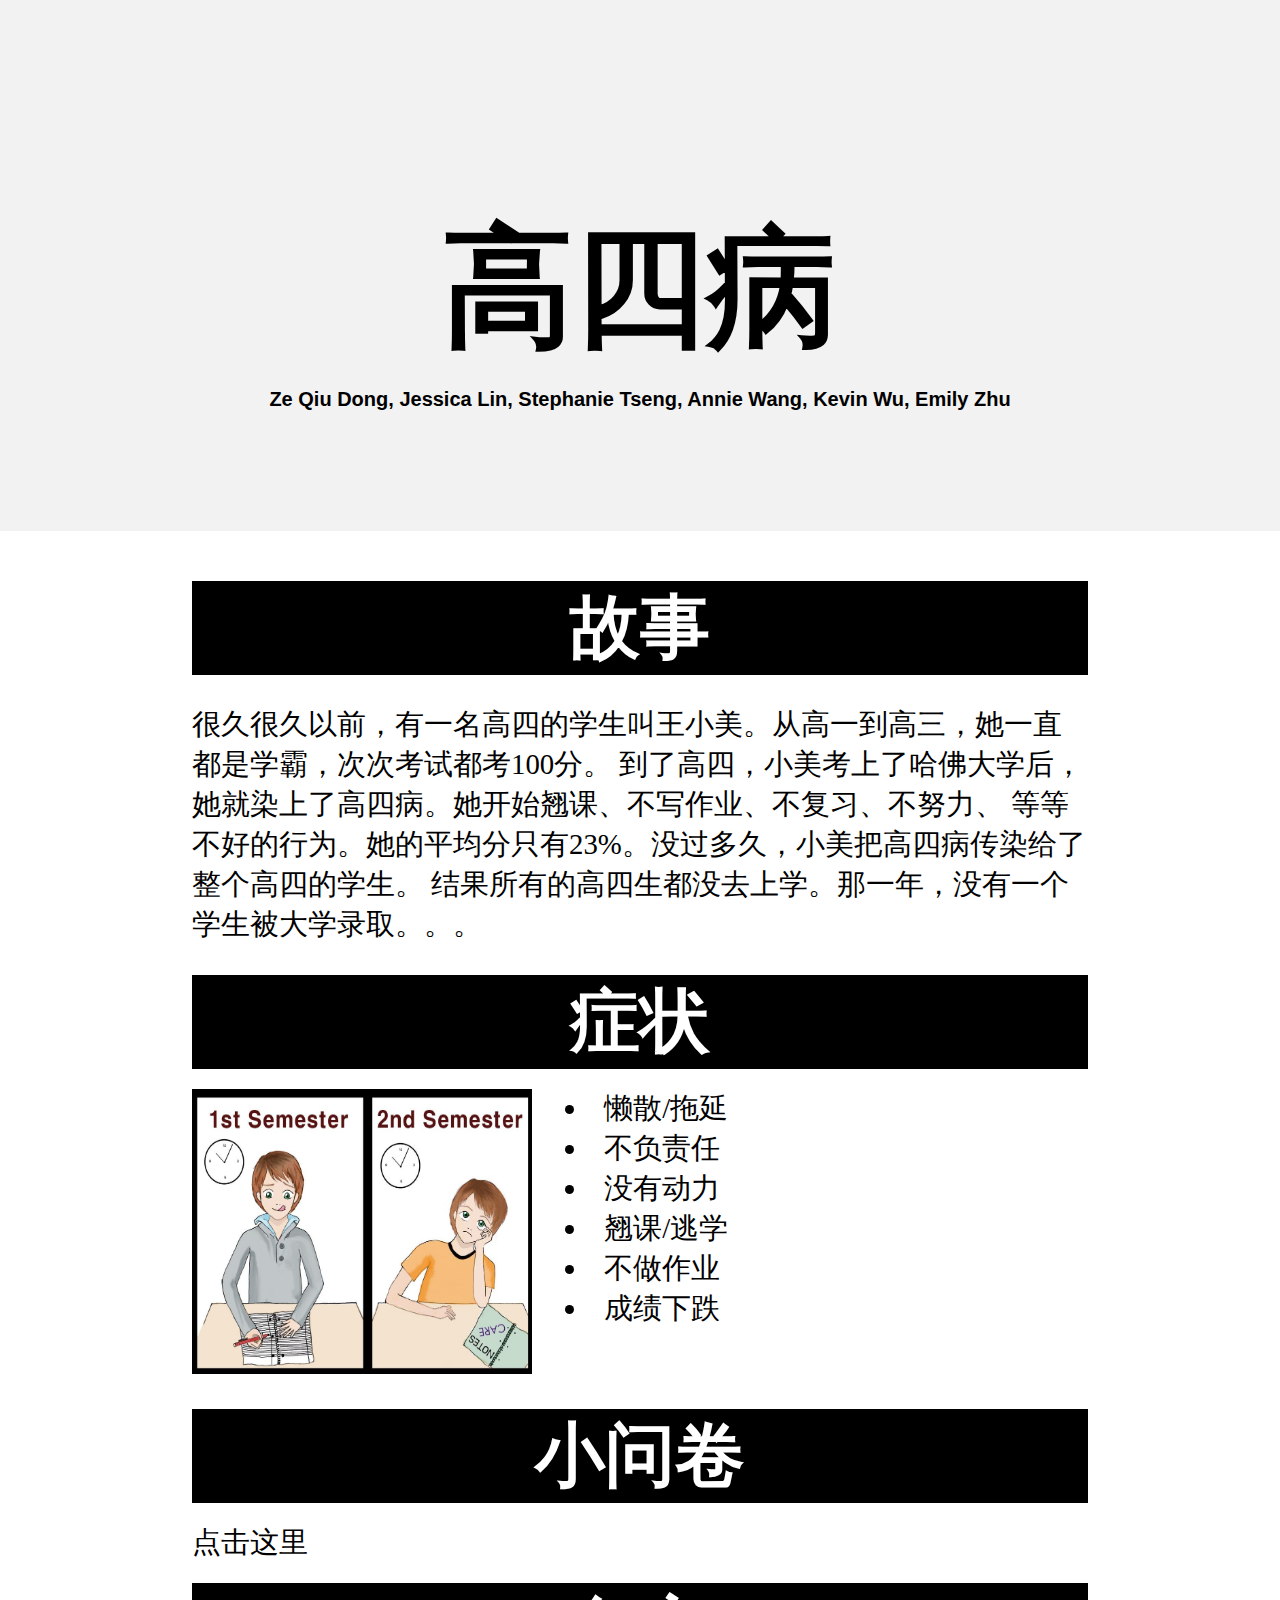
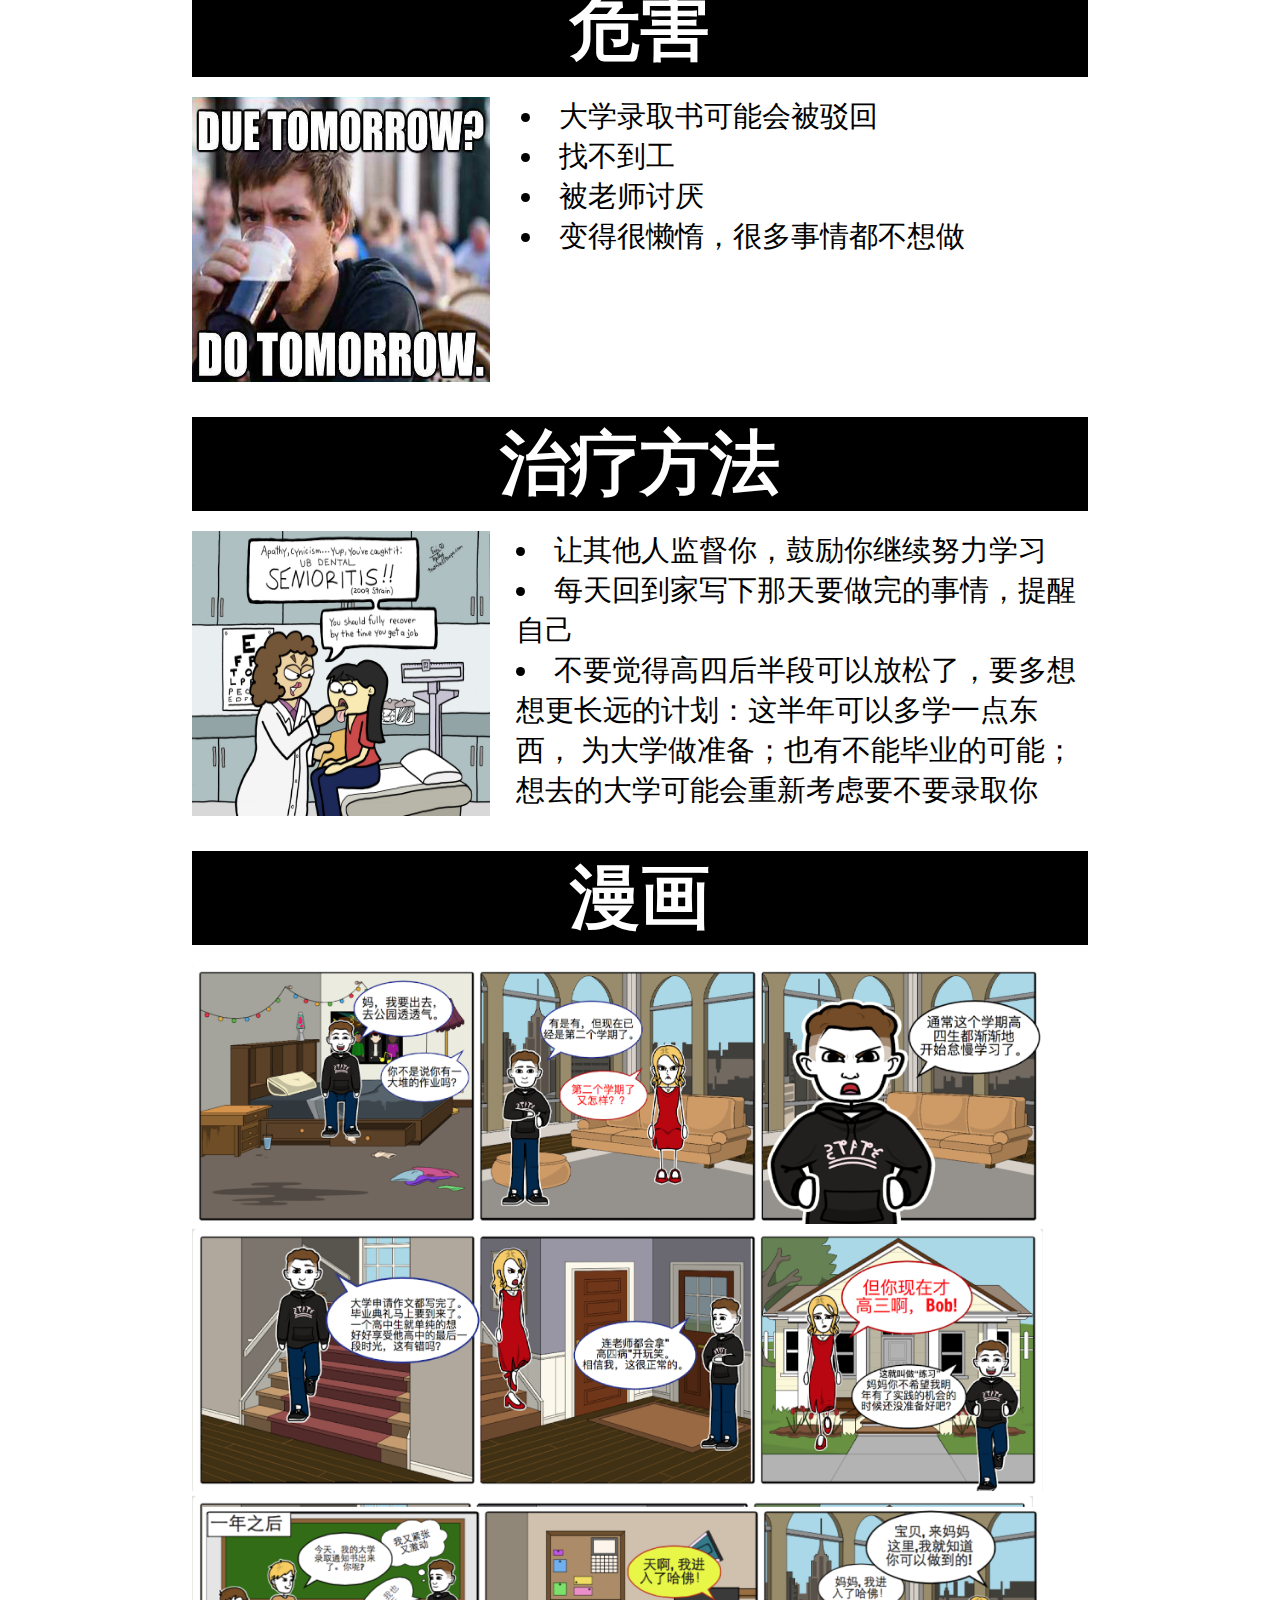
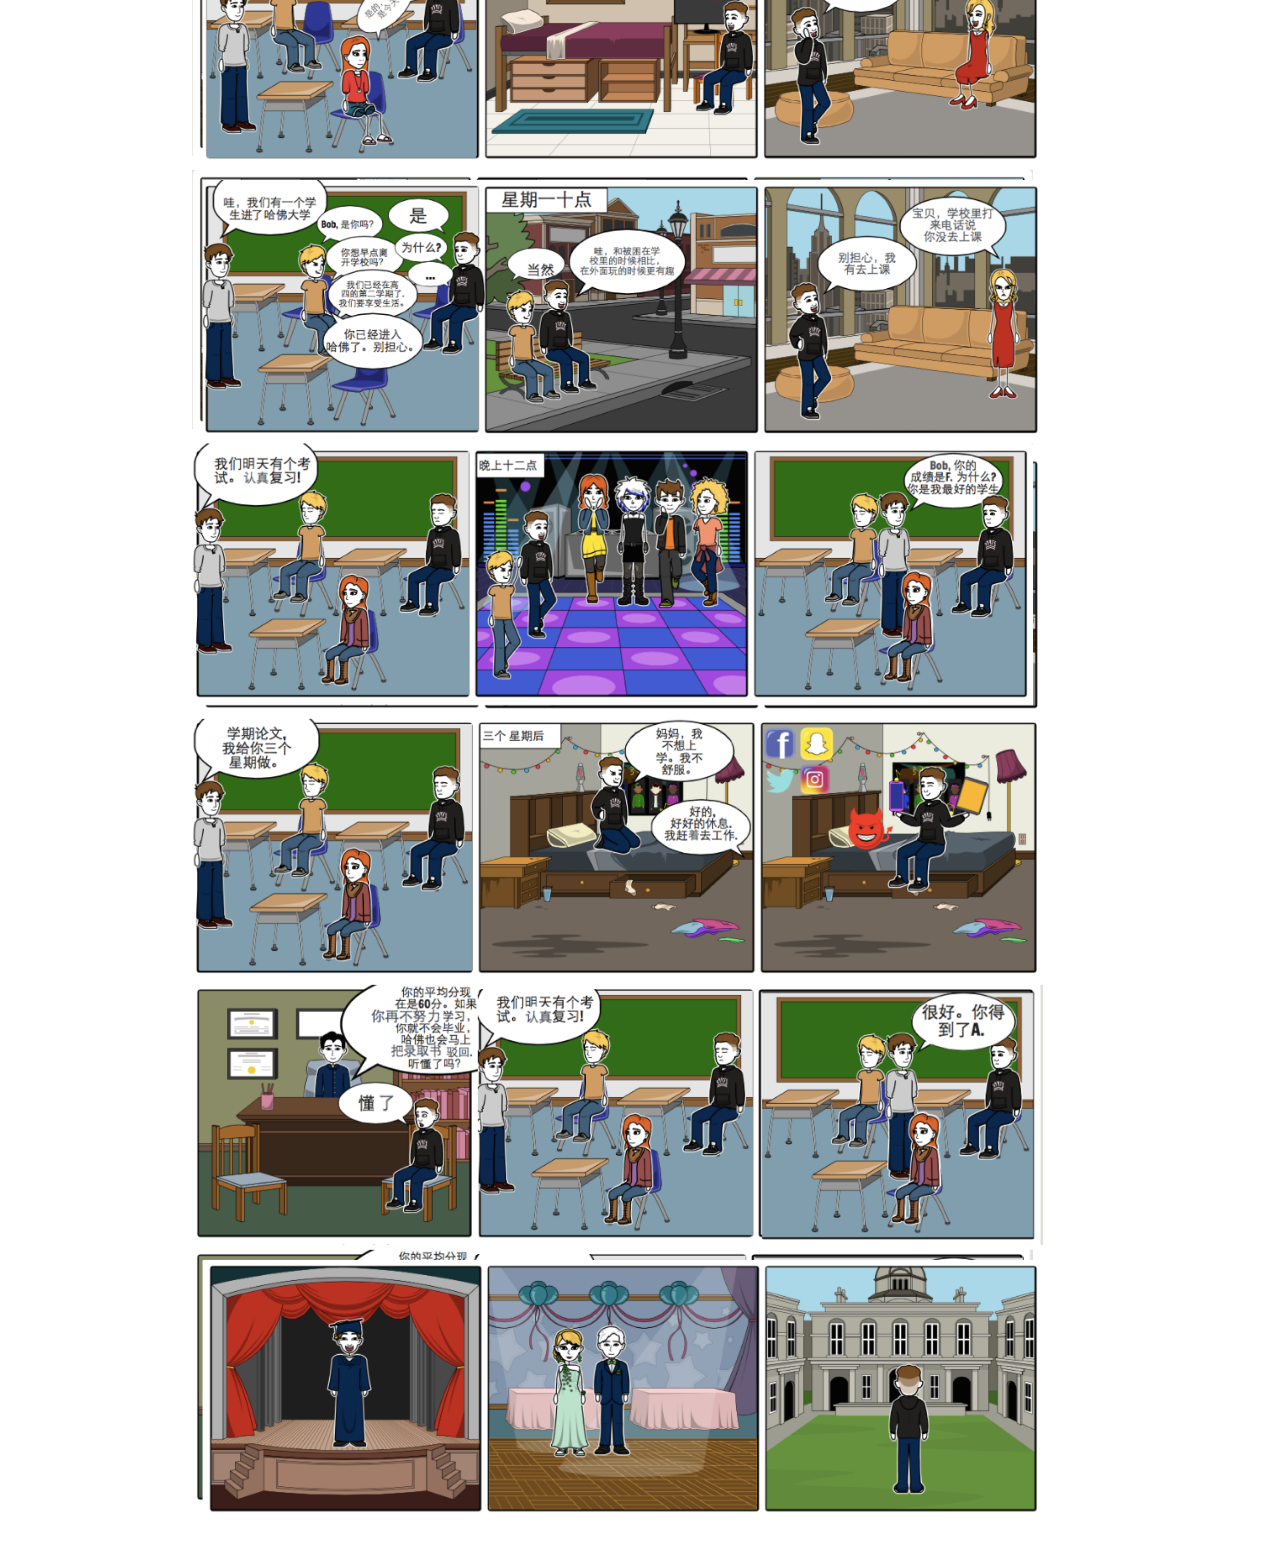
==== commit ce96396a: "changed subtitle" ====
--- a/index.html
+++ b/index.html
@@ -4,18 +4,19 @@
 <head>
     <title>高四病</title>
     <link rel="stylesheet" type="text/css" href="main.css">
+    <script src="main.css"></script>
 </head>
 
 <body>
     <div id="heading">
-        <h1>高四病</h1>
+        <h1 id="title">高四病</h1>
         <h3>Ze Qiu Dong, Jessica Lin, Stephanie Tseng, Annie Wang, Kevin Wu, Emily Zhu</h3>
-        <div id="translateButton">Translate to English</div>
+        <!-- <div id="translateButton" onclick="translate();">Translate to English</div> -->
     </div>
 
     <div id="content">
-        <h2>故事</h2>
-        <p>很久很久以前，有一名高四的学生叫王小美。从高一到高三，她一直都是学霸，次次考试都考100分。
+        <h2 id="story">故事</h2>
+        <p id="p_story">很久很久以前，有一名高四的学生叫王小美。从高一到高三，她一直都是学霸，次次考试都考100分。
             到了高四，小美考上了哈佛大学后，她就染上了高四病。她开始翘课、不写作业、不复习、不努力、
             等等不好的行为。她的平均分只有23%。没过多久，小美把高四病传染给了整个高四的学生。
             结果所有的高四生都没去上学。那一年，没有一个学生被大学录取。。。
@@ -75,7 +76,7 @@
                 <div id="clear"></div>
         </div>
 
-        <h2>滑稽</h2>
+        <h2>漫画</h2>
             <div id="comic">
                 <img src="img/comic1.png">
                 <img src="img/comic2.png">
--- a/main.css
+++ b/main.css
@@ -57,7 +57,7 @@
     padding-bottom: 100px;
 }
 
-#translateButton{
+/* #translateButton{
     border-style: none;
     border-radius: 8px;
     background: white;
@@ -75,7 +75,7 @@
 #translateButton:hover{
     background: grey;
     color: white;
-}
+} */
 
 #content{
     margin-left: 15%;
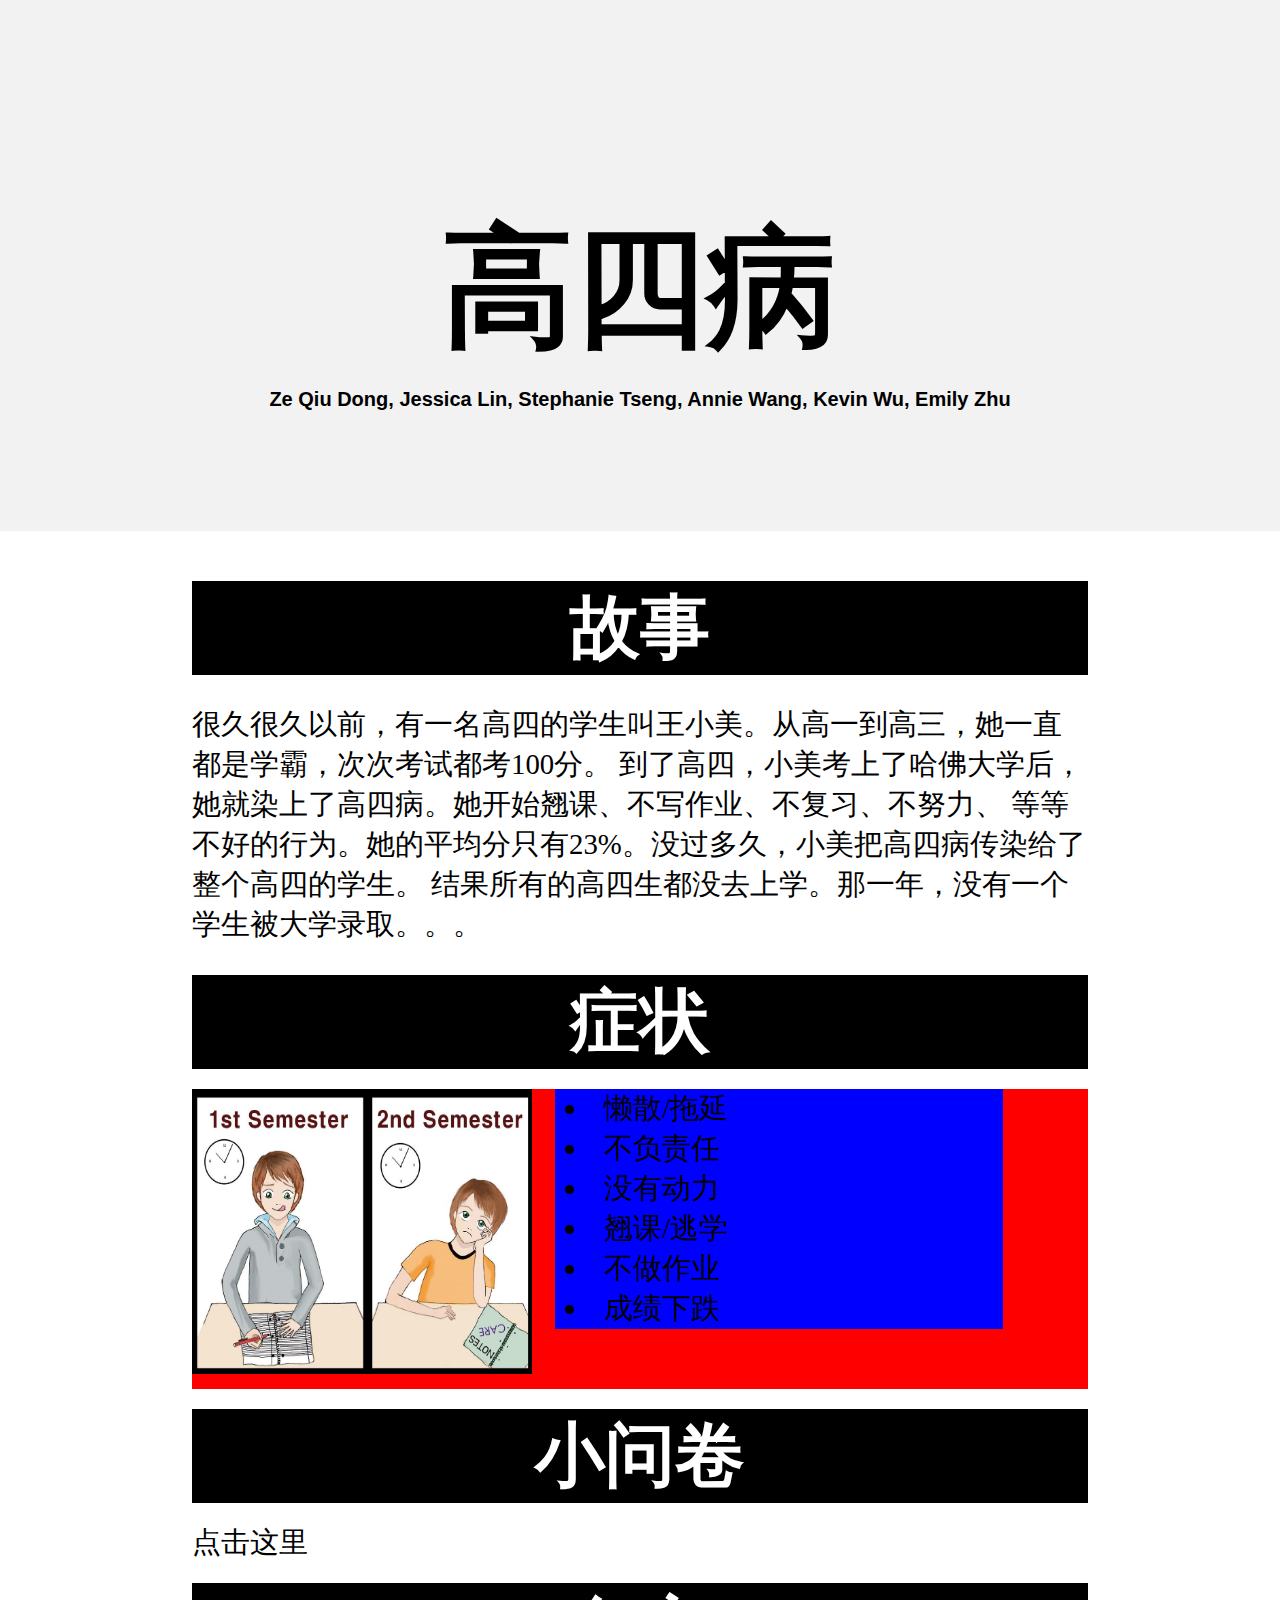
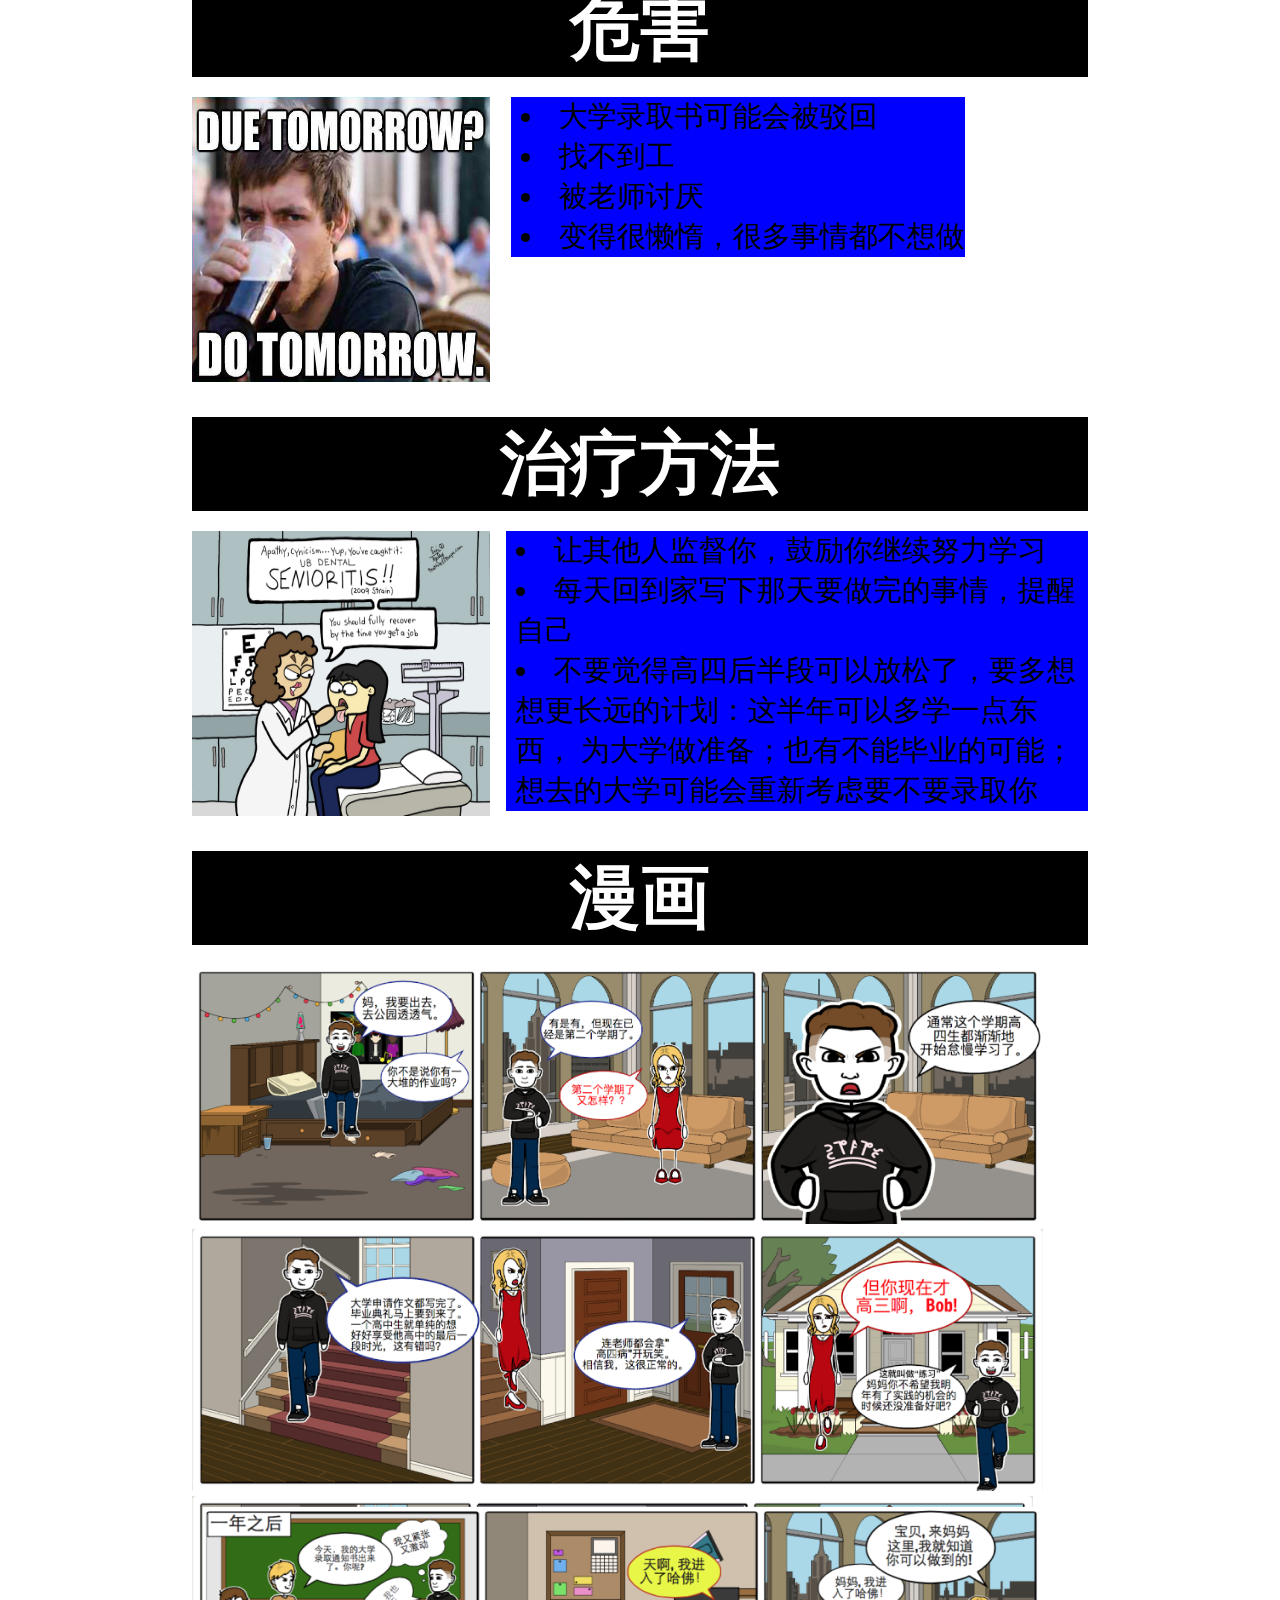
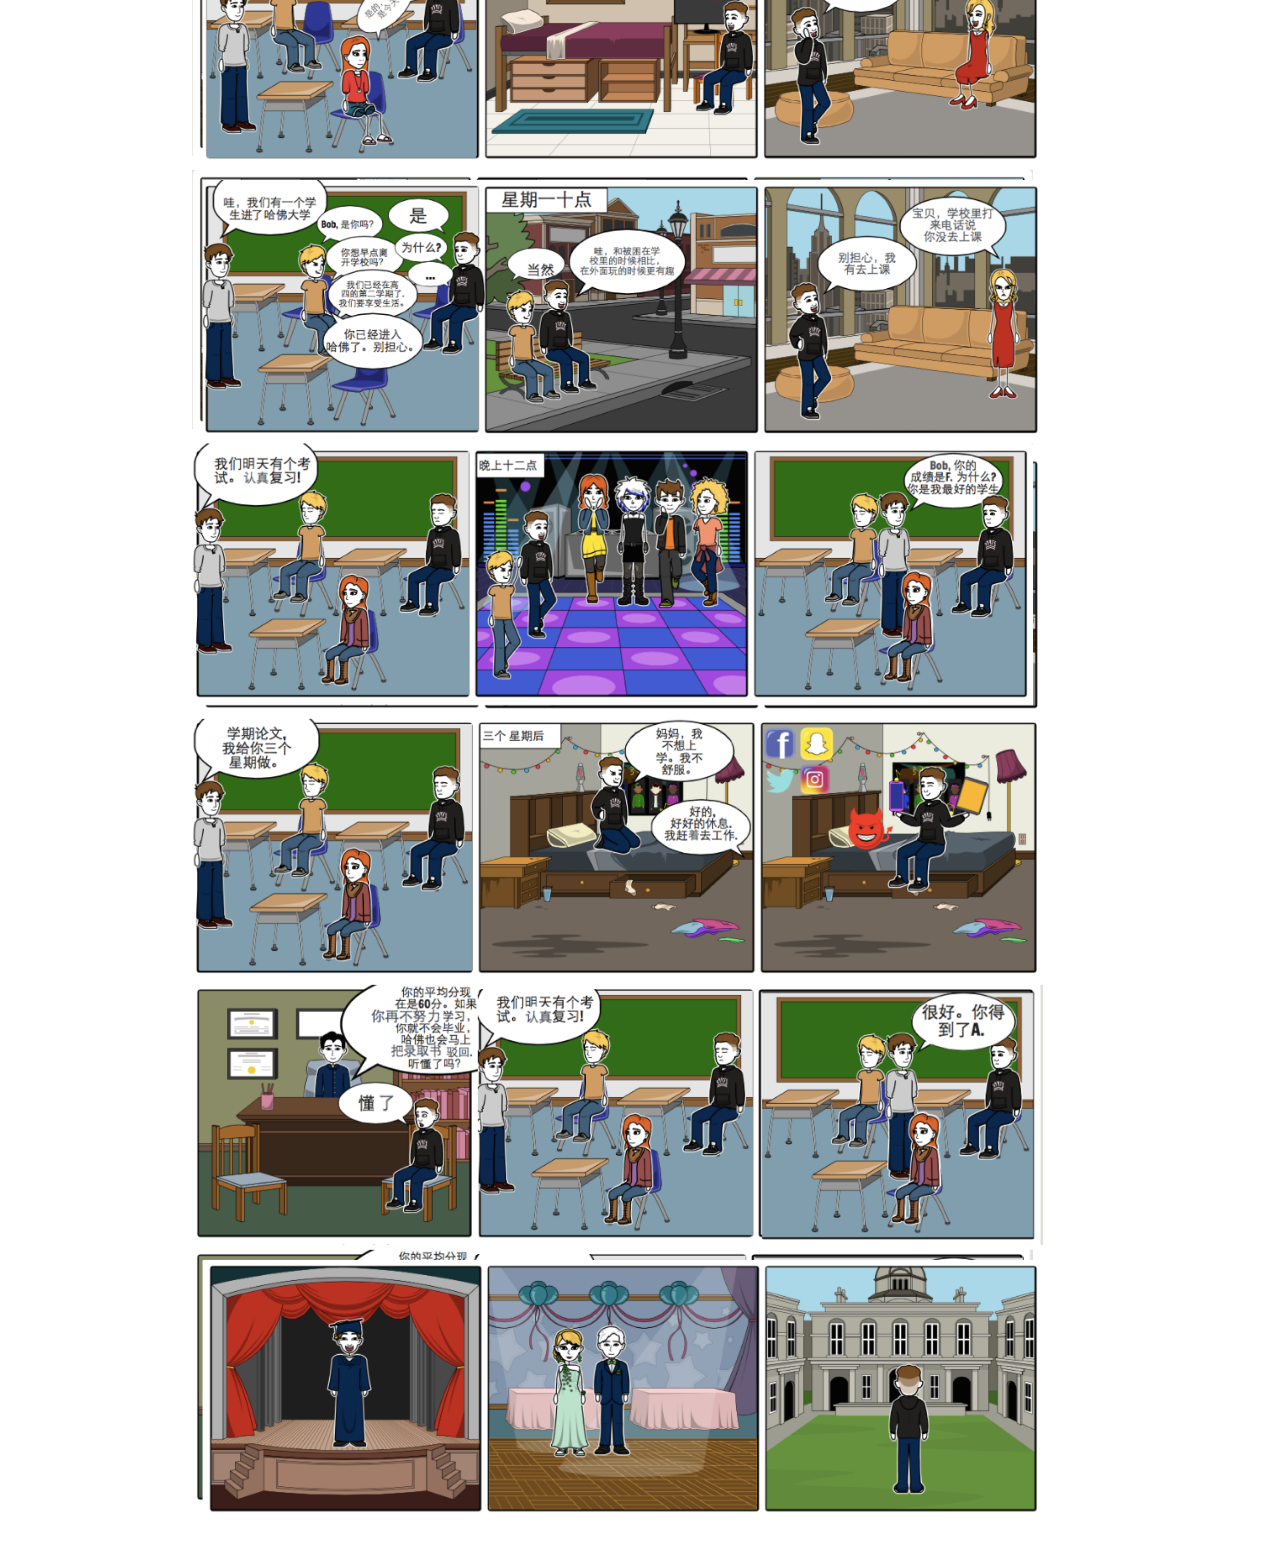
==== commit 241b671e: "removed clear div" ====
--- a/index.html
+++ b/index.html
@@ -37,7 +37,7 @@
                     <li>成绩下跌</li>
                 </ul>
             </div>
-            <div id="clear"></div>
+            <!-- <div id="clear"></div> -->
         </div>
 
         <h2>小问卷</h2>
--- a/main.css
+++ b/main.css
@@ -84,6 +84,7 @@
 
 #container1{
     height: 300px;
+    background-color: red;
 }
 
 #semester_img{
@@ -94,12 +95,9 @@
 
 #list1{
     float: left;
-    width: 20%;
+    width: 50%;
+    background-color: blue;
     margin-left: 5px;
-}
-
-#clear{
-    float: none;
 }
 
 #container2{
@@ -115,6 +113,7 @@
 #list2{
     float:left;
     margin-left: 5px;
+    background-color: blue;
 }
 
 #container3{
@@ -130,6 +129,7 @@
 #list3{
     float:left;
     width: 65%;
+    background-color: blue;
 }
 
 #comic{
